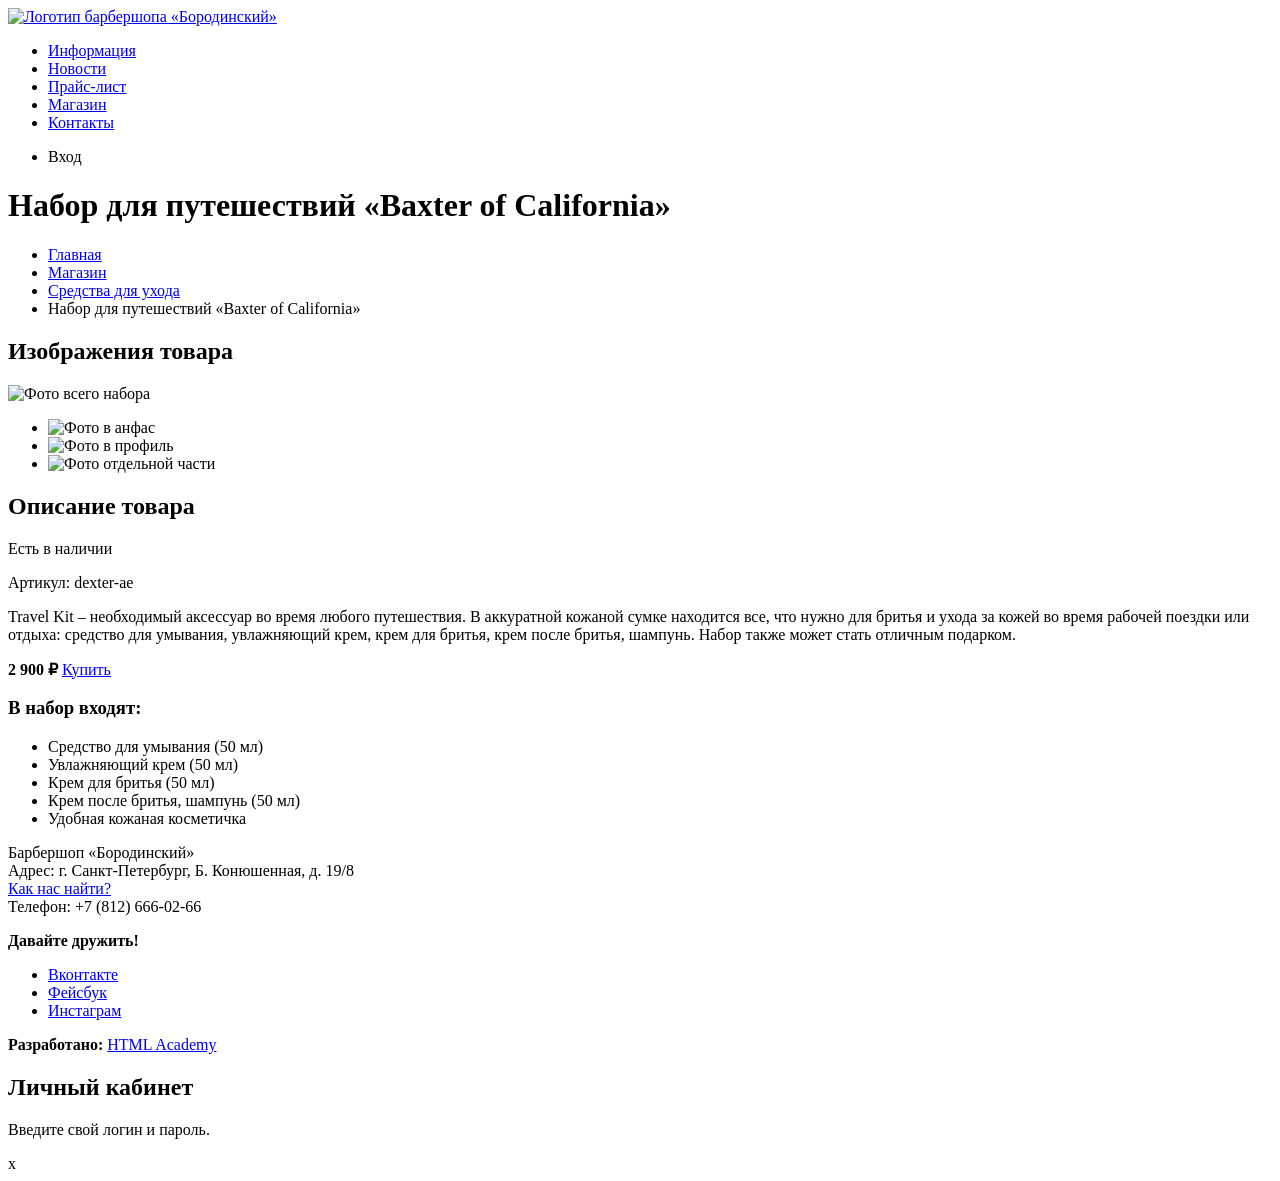
==== catalog-item.html @ 8eb7bcbe "catalog-item Добавила разметку страницы товара" ====
<!DOCTYPE html>
<html lang="ru">
  <head>
    <meta charset="utf-8">
    <title></title>
  </head>
  <body>
    <header class="main-header">
      <nav class="main-navigation">
        <a class="main-header-logo" href="index.html">
          <img src="img/logo.svg" width="111" height="24" alt="Логотип барбершопа «Бородинский»">
        </a>
        <ul class="site-navigation">
          <li><a href="info.html">Информация</a></li>
          <li><a href="news.html">Новости</a></li>
          <li><a href="price.html">Прайс-лист</a></li>
           <li class="site-navigation-current"><a href="catalog.html">Магазин</a></li>
          <li><a href="contacts.html">Контакты</a></li>
        </ul>
        <ul class="user-navigation">
          <li class="login-link">Вход</li>
        </ul>
      </nav>
    </header>
    <main class="container">

      <h1 class="page-title">Набор для путешествий «Baxter of California»</h1>

      <ul class="breadcrumbs">
        <li><a href="index.html">Главная</a></li>
        <li><a href="#">Магазин</a></li>
        <li><a href="#">Средства для ухода</a></li>
        <li class="breadcrumbs-current">Набор для путешествий «Baxter of California»</li>
      </ul>

      <section class="product-photos">
        <h2 class="visually-hidden">Изображения товара</h2>
        <p class="product-photo-full">
          <img src="img/product-big.jpg" width="460" height="498" alt="Фото всего набора">
        </p>
        <ul class="product-photo-preview">
          <li><img src="img/product-small-1.jpg" width="140" height="149" alt="Фото в анфас"></li>
          <li><img src="img/product-small-2.jpg" width="140" height="149" alt="Фото в профиль"></li>
          <li><img src="img/product-small-3.jpg" width="140" height="149" alt="Фото отдельной части"></li>
        </ul>
      </section>

      <section class="product-info">
        <h2 class="visually-hidden">Описание товара</h2>
        <p class="product-availability">Есть в наличии</p>
        <p class="product-article">Артикул: dexter-ae</p>
        <p class="product-text">Travel Kit – необходимый аксессуар во время любого путешествия. В аккуратной кожаной сумке находится все, что нужно для бритья и ухода за кожей во время рабочей поездки или отдыха: средство для умывания, увлажняющий крем, крем для бритья, крем после бритья, шампунь. Набор также может стать отличным подарком.</p>
        <p class="product-price">
          <b>2 900 ₽</b>
          <a class="button" href="#">Купить</a>
        </p>
        <h3>В набор входят:</h3>
        <ul>
          <li>Средство для умывания (50 мл)</li>
          <li>Увлажняющий крем (50 мл)</li>
          <li>Крем для бритья (50 мл)</li>
          <li>Крем после бритья, шампунь (50 мл)</li>
          <li>Удобная кожаная косметичка</li>
        </ul>
      </section>
    </main>
    <footer class="main-footer">
      <p class="footer-contacts">
        Барбершоп «Бородинский»<br>
        Адрес: г. Санкт-Петербург, Б. Конюшенная, д. 19/8<br>
        <a href="map.html">Как нас найти?</a><br>
        Телефон: +7 (812) 666-02-66
      </p>
      <div class="footer-social">
        <b>Давайте дружить!</b>
        <ul>
          <li><a class="social-button" href="#">Вконтакте</a></li>
          <li><a class="social-button" href="#">Фейсбук</a></li>
          <li><a class="social-button" href="#">Инстаграм</a></li>
        </ul>
      </div>
      <p class="footer-copyright">
        <b>Разработано:</b> <a class="button" href="https://htmlacademy.ru">HTML Academy</a>
      </p>
    </footer>

    <section class="modal modal-login">
      <h2>Личный кабинет</h2>
      <p>Введите свой логин и пароль.</p>
      <!-- Здесь будет форма -->
      <span class="modal-close">x</span>
    </section>
  </body>
</html>
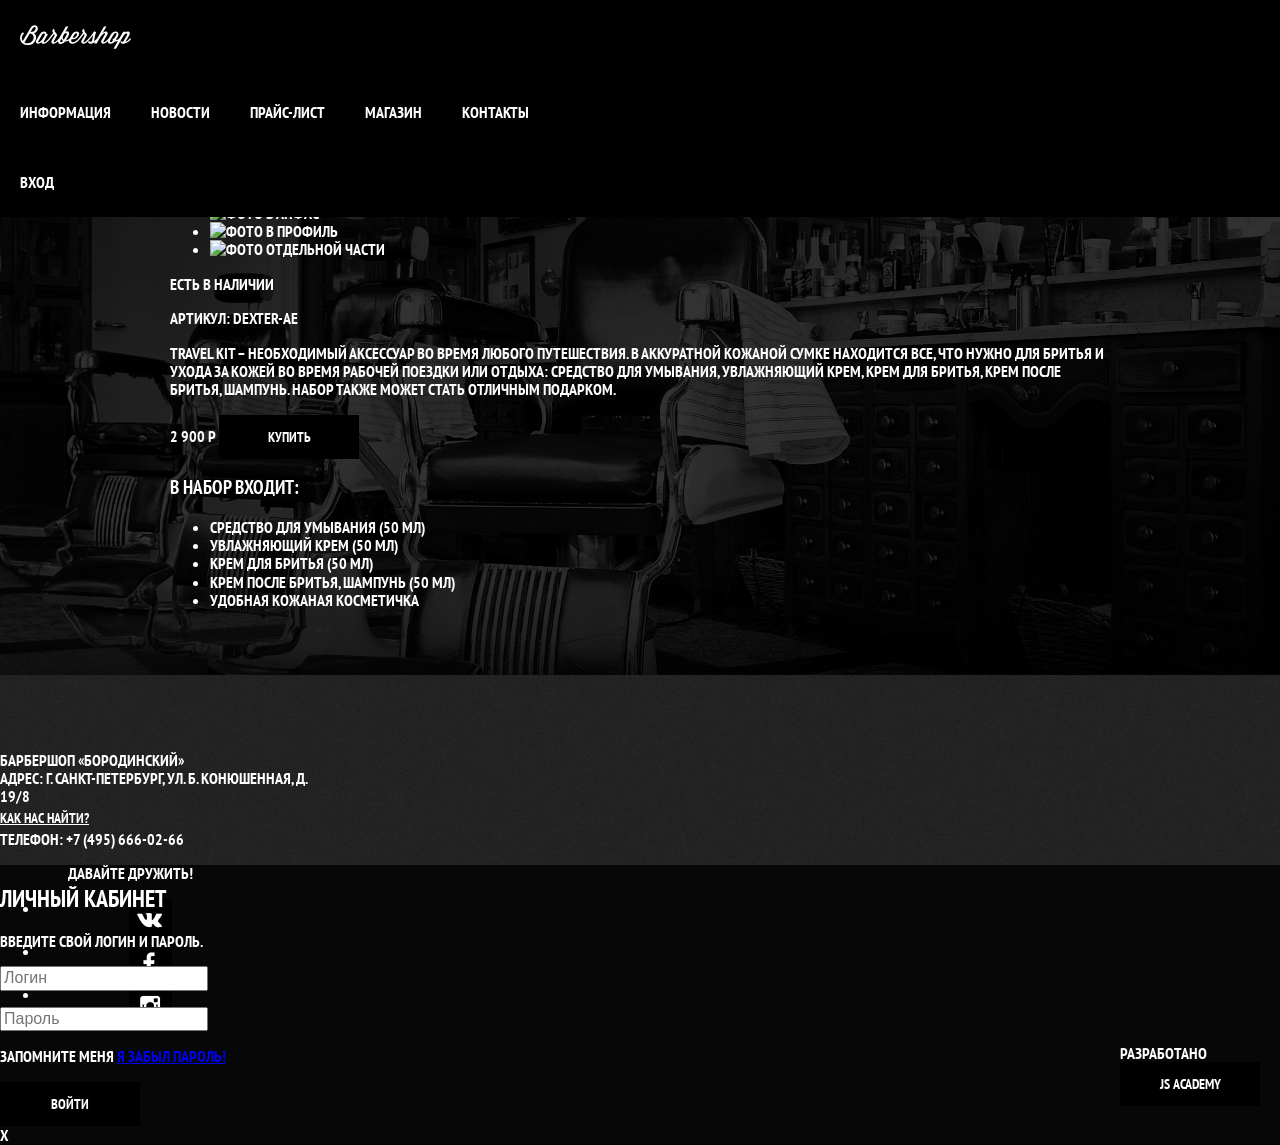
==== commit 214e04f4: "added pictures" ====
--- a/catalog-item.html
+++ b/catalog-item.html
@@ -2,59 +2,66 @@
 <html lang="ru">
   <head>
     <meta charset="utf-8">
-    <title></title>
+    <title>Барбершоп "Бородинський" прайс</title>
+    <meta name="viewport" content="width=device-width, initial-scale=1">
+    <link href="https://fonts.googleapis.com/css?family=PT+Sans+Narrow:400,700&amp;subset=cyrillic" rel="stylesheet">
+    <link rel="stylesheet" href="../css/normalize.css">
+    <link rel="stylesheet" href="../css/style.css">
   </head>
   <body>
     <header class="main-header">
-      <nav class="main-navigation">
-        <a class="main-header-logo" href="index.html">
-          <img src="img/logo.svg" width="111" height="24" alt="Логотип барбершопа «Бородинский»">
+      <nav class="main-navigation ">
+        <a class="main-header-logo" href="../index.html">
+          <img src="../img/logo.svg" width="111" height="24" alt="Логотип Барбершопа">
         </a>
         <ul class="site-navigation">
-          <li><a href="info.html">Информация</a></li>
-          <li><a href="news.html">Новости</a></li>
-          <li><a href="price.html">Прайс-лист</a></li>
-           <li class="site-navigation-current"><a href="catalog.html">Магазин</a></li>
-          <li><a href="contacts.html">Контакты</a></li>
+          <li><a href="pages/info.html">Информация</a></li>
+          <li><a href="pages/news.html">Новости</a></li>
+          <li><a href="pages/price.html">Прайс-лист</a></li>
+          <li class="site-navigation-current"><a>Магазин</a></li>
+          <li><a href="pages/contacts.html">Контакты</a></li>
         </ul>
         <ul class="user-navigation">
-          <li class="login-link">Вход</li>
+          <li><a href="#" class="login-link">Вход</a></li>
         </ul>
       </nav>
     </header>
+
     <main class="container">
-
       <h1 class="page-title">Набор для путешествий «Baxter of California»</h1>
-
       <ul class="breadcrumbs">
-        <li><a href="index.html">Главная</a></li>
+        <li><a href="../index.html">Главная</a></li>
         <li><a href="#">Магазин</a></li>
-        <li><a href="#">Средства для ухода</a></li>
-        <li class="breadcrumbs-current">Набор для путешествий «Baxter of California»</li>
+        <li><a href="catalog.html">Средства для уходв</a></li>
+        <li class="braadcrumbs-current">Набор для путешествий «Baxter of California»</li>
       </ul>
 
       <section class="product-photos">
-        <h2 class="visually-hidden">Изображения товара</h2>
+        <h2 class="vis-hidden">Изображения товара</h2>
         <p class="product-photo-full">
-          <img src="img/product-big.jpg" width="460" height="498" alt="Фото всего набора">
+          <img src="#" width="460" height="498" alt="Фото всего набора">
         </p>
         <ul class="product-photo-preview">
-          <li><img src="img/product-small-1.jpg" width="140" height="149" alt="Фото в анфас"></li>
-          <li><img src="img/product-small-2.jpg" width="140" height="149" alt="Фото в профиль"></li>
-          <li><img src="img/product-small-3.jpg" width="140" height="149" alt="Фото отдельной части"></li>
+          <li><img src="#" width="140" height="149" alt="Фото в анфас"></li>
+          <li><img src="#" width="140" height="149" alt="Фото в профиль"></li>
+          <li><img src="#" width="140" height="149" alt="Фото отдельной части"></li>
         </ul>
       </section>
-
       <section class="product-info">
-        <h2 class="visually-hidden">Описание товара</h2>
+        <h2 class="vis-hidden">Описание товара</h2>
         <p class="product-availability">Есть в наличии</p>
-        <p class="product-article">Артикул: dexter-ae</p>
-        <p class="product-text">Travel Kit – необходимый аксессуар во время любого путешествия. В аккуратной кожаной сумке находится все, что нужно для бритья и ухода за кожей во время рабочей поездки или отдыха: средство для умывания, увлажняющий крем, крем для бритья, крем после бритья, шампунь. Набор также может стать отличным подарком.</p>
+        <p class="product-article">Артикул: DEXTER-AE</p>
+        <p class="product-text">Travel Kit – необходимый аксессуар во время любого 
+          путешествия. В аккуратной кожаной сумке находится все, что 
+          нужно для бритья и ухода за кожей во время рабочей поездки 
+          или отдыха: средство для умывания, увлажняющий крем, 
+          крем для бритья, крем после бритья, шампунь. Набор также может 
+          стать отличным подарком.</p>
         <p class="product-price">
-          <b>2 900 ₽</b>
-          <a class="button" href="#">Купить</a>
+          <b>2 900 Р</b>
+          <a href="#" class="btn">Купить</a>
         </p>
-        <h3>В набор входят:</h3>
+        <h3>В набор входит:</h3>
         <ul>
           <li>Средство для умывания (50 мл)</li>
           <li>Увлажняющий крем (50 мл)</li>
@@ -64,31 +71,49 @@
         </ul>
       </section>
     </main>
+
     <footer class="main-footer">
-      <p class="footer-contacts">
-        Барбершоп «Бородинский»<br>
-        Адрес: г. Санкт-Петербург, Б. Конюшенная, д. 19/8<br>
-        <a href="map.html">Как нас найти?</a><br>
-        Телефон: +7 (812) 666-02-66
-      </p>
-      <div class="footer-social">
-        <b>Давайте дружить!</b>
-        <ul>
-          <li><a class="social-button" href="#">Вконтакте</a></li>
-          <li><a class="social-button" href="#">Фейсбук</a></li>
-          <li><a class="social-button" href="#">Инстаграм</a></li>
-        </ul>
-      </div>
-      <p class="footer-copyright">
-        <b>Разработано:</b> <a class="button" href="https://htmlacademy.ru">HTML Academy</a>
-      </p>
+        <p class="footer-contacts">
+          Барбершоп «Бородинский»<br>
+          Адрес: г. Санкт-Петербург, ул. Б. Конюшенная, д. 19/8<br>
+          <a href="#">Как нас найти?</a><br>
+          Телефон: +7 (495) 666-02-66
+        </p>
+
+        <div class="footer-social">
+          <b>Давайте дружить!</b>
+          <ul>
+            <li><a class="social-btn social-btn-vk" href="#">Вконтакте</a></li>
+            <li><a class="social-btn social-btn-fb" href="#">Фейсбук</a></li>
+            <li><a class="social-btn social-btn-inst" href="#">Инстаграм</a></li>
+          </ul> 
+        </div>
+
+        <p class="footer-copiright">
+          <b>Разработано</b>
+          <a class="btn" href="#">JS Academy</a>
+        </p>
     </footer>
 
     <section class="modal modal-login">
       <h2>Личный кабинет</h2>
-      <p>Введите свой логин и пароль.</p>
-      <!-- Здесь будет форма -->
-      <span class="modal-close">x</span>
+      <p>Введите свой логин и пароль.</p>
+      <form class="login-form" action="#" method="post">
+        <p>
+          <input class="login-icon-user" type="text" name="login" placeholder="Логин">
+        </p>
+        <p>
+          <input class="login-icon-password" type="password" name="password" placeholder="Пароль">
+        </p>
+        <p class="login-password-info">
+          <input class="vis-hidden" type="checkbox" name="remember">
+          Запомните меня
+           <a class="restore" href="#">Я забыл пароль!</a>
+        </p>
+        <button class="btn" type="submit">Войти</button>
+      </form>
+      <span class="modal-close">X</span>
     </section>
+
   </body>
-</html>
+</html>
--- a/css/style.css
+++ b/css/style.css
@@ -0,0 +1,655 @@
+*, *::before, *::after {
+	box-sizing: inherit;
+}
+html {
+	-webkit-box-sizing: border-box;
+	-moz-box-sizing: border-box;
+	box-sizing: border-box;
+}
+.content-box-component {
+	-webkit-box-sizing: content-box;
+	-moz-box-sizing: content-box;
+	box-sizing: content-box;
+}
+.clearfix::after {
+	content: "";
+	display: table;
+	clear: both;
+}
+.container {
+	max-width: 960px;
+	padding: 0 10px;
+	margin: 0 auto;
+}
+body {
+	font-family: 'PT Sans Narrow', sans-serif;
+	font-weight: 700;
+	color: #fff;
+	text-transform: uppercase;
+	background: #000 url(../img/body-bg.jpg) no-repeat center top;
+	background-size: cover;
+}
+.vis-hidden {
+	display: none;
+}
+
+/*//////////// 		 Header nav -->			   /////////////*/
+
+
+
+.main-header {
+	position: fixed;
+	top: 0;
+	right: 0;
+	left: 0;
+	z-index: 99;
+	/*display: none;*/
+	color: #fff;
+	background-color: #000;
+}
+.main-header-layout {
+	display: flex;
+	justify-content: space-between;
+}
+.main-navigation {
+	max-width: 780px;
+}
+.main-navigation a {
+	display: block;
+	padding: 25px 20px;
+	color: #fff;
+	text-decoration: none;
+}
+.main-navigation a:hover {
+	background-color: #242424;
+}
+.main-navigation ul {
+	display: flex;
+	flex-wrap: wrap;
+	padding: 0;
+	margin: 0;
+	list-style: none;
+	font-size: 0;
+}
+.main-navigation li {
+	line-height: 20px;
+	font-size: 16px;
+}
+.user-block {
+	max-width: 140px;
+}
+.login {
+	position: relative;
+	display: block;
+	padding: 25px 20px;
+	padding-left: 50px;
+	font-size: 16px;
+	line-height: 20px;
+	color: #fff;
+	text-decoration: none;
+}
+.login:hover {
+	background-color: #242424;
+}
+.login::before {
+	content: "";
+	position: absolute;
+	top: 26px;
+	left: 25px;
+	width: 18px;
+	height: 18px;
+	background: url("../img/sprite/spritesheet.png") -10px -208px no-repeat;
+	opacity: 0.3;
+}
+.login:hover::before {
+	opacity: 1;
+}
+
+/*////////          .main -->      ///////////*/
+/*/////////           .logo -->                    ///////////*/
+.main-container {
+	margin-top: 160px;
+}
+.index-logo {
+	width: 368px;
+	height: 204px;
+	margin: 0 auto;
+	margin-bottom: 25px;
+}
+.index-logo img {
+	width: 368px;
+	height: 204px;
+}
+/*     /////     .features -->     /////     */
+.features {
+	display: flex;
+	justify-content: space-between;
+	margin-bottom: 80px;
+}
+.features-item {
+	width: 300px;
+	text-align: center;
+}
+.features-name {
+	position: relative;
+	display: block;
+	padding-bottom: 30px;
+	margin-bottom: 35px;
+	font-size: 30px;
+	line-height: 42px;
+}
+.features-name::after {
+	content: "";
+	position: absolute;
+	bottom: 0;
+	left: 50%;
+	display: block;
+	width: 20px;
+	height: 20px;
+	margin-left: -10px;
+	transform: rotate(-45deg);
+	background-color: #fff;
+}
+.features-item p {
+	margin-left: 10px;
+	margin-right: 10px;
+	margin-bottom: 0;
+	font-size: 14px;
+	line-height: 24px;
+}
+
+/*     /////     .btn     /////     */
+.btn {
+	display: inline-block;
+	padding: 10px;
+	width: 140px;
+	border: none;
+	border-radius: 0;
+	text-align: center;
+	background-color: #000;
+	color: #fff;
+	font-family: 'PT Sans Narrow', sans-serif;
+	font-weight: 700;
+	font-size: 14px;
+	line-height: 24px;
+	text-transform: uppercase;
+	text-decoration: none;
+}
+.btn:hover {
+	background-color: #663d15;
+}
+
+/*     /////      .index-content -->    /////      */
+.index-content {
+	display: flex;
+	justify-content: space-between;
+	margin-bottom: 35px;
+	padding: 50px 80px;
+	color: #000;
+	background: url("../img/shadw.png") no-repeat center,
+	#f8f5f2 url(../img/bg-phone.jpg);
+}
+.index-content-left {
+	width: 380px;
+}
+.index-content-right {
+	width: 300px;
+}
+.index-content-title {
+	margin: 0;
+	margin-bottom: 25px;
+	font-size: 30px;
+	line-height: 42px;
+	text-transform: uppercase;
+	}
+.index-content p {
+	margin: 0;
+	margin-bottom: 30px;
+	padding-right: 10px;
+	font-size: 14px;
+	line-height: 24px;
+}
+.news-previw {
+	margin: 0;
+	padding: 0;
+	list-style: none;
+}
+.news-previw p {
+	margin-bottom: 0;
+}
+.news-previw time{
+	font-size: 14px;
+	line-height: 24px;
+	text-transform: none;
+}
+.news-previw li {
+	margin-bottom: 30px;
+}
+.gallery {
+	position: relative;
+	height: 271px;
+	width: inherit;
+}
+.gallery-content {
+	margin: 0;
+	width: 286px;
+	height: 164px;
+}
+.gallery-content img {
+	border: 7px solid #fff;
+}
+.gallery .btn {
+	position: absolute;
+	bottom: 0;
+	width: 140px;
+}
+.gallery-prew {
+	left: 0;
+}
+.gallery-next {
+	right: 0;
+}
+.wrap-flex-btn .btn {
+	margin-right: 20px;
+}
+.appointment-form {
+	display: flex;
+	justify-content: space-between;
+	flex-wrap: wrap;
+}
+.appointment-form input{
+	width: 140px;
+	height: 43px;
+	margin-bottom: 20px;
+	padding: 15px;
+	border: 2px solid #000;
+	background-color: #fff;
+	color: #000;
+	font-family: 'PT Sans Narrow', sans-serif;
+	font-weight: 700;
+	font-size: 14px;
+	line-height: 24px;
+	text-transform: uppercase;
+	outline: none;				
+}
+.appointment-form input:hover {
+	border-color: #663d15;
+}
+.appointment-form .btn {
+	width: 100%;
+}
+
+/*     /////      .footer -->       //////        */
+.main-footer {
+	height: 190px;
+	margin-top: 65px;
+	padding-top: 60px;
+	padding-bottom: 40px;
+	background: #222222 url(../img/footer-bg.png) 0 0 no-repeat;
+}
+.main-footer-layout {
+	display: flex;
+}
+.footer-contacts {
+	width: 320px;
+	margin-right: 60px;
+}
+.footer-contacts p {
+	margin: 0;
+	font-size: 14px;
+	line-height: 24px;
+}
+.footer-contacts a {
+	color: #fff;
+	font-size: 14px;
+	line-height: 24px;
+}
+.footer-contacts a:hover {
+	text-decoration: none;
+	color: #6f6d6d;
+}
+
+.footer-social {
+	width: 260px;
+	margin-right: auto;
+	text-align: center;
+}
+.footer-social p {
+	margin: 0;
+	margin-bottom: 15px;
+	font-size: 14px;
+	line-height: 24px;
+}
+.social-btn {
+	display: inline-block;
+	width: 43px;
+	height: 43px;
+	font-size: 0;
+	vertical-align: top;
+	background: #000 url("../img/sprite/spritesheet.png");
+
+	transition: background-position 0.5s,
+	background-color 0.5s;
+}
+.social-btn:hover {
+	background-color: #fff;
+}
+.social-btn-vk{
+ 	background-position: -2px -231px;
+}
+.social-btn-vk:hover {
+  background-position: -2px -266px;
+}
+.social-btn-fb {
+	background-position: 4px -32px;
+}
+.social-btn-fb:hover {
+	background-position: 4px -74px;
+}
+.social-btn-inst {
+	background-position: 1px -116px;
+}
+.social-btn-inst:hover {
+	background-position: 1px -157px;
+}
+
+.footer-copiright {
+	max-width: 160px;
+	margin-left: auto;
+}
+.footer-copiright p {
+	margin: 0;
+	margin-bottom: 15px;
+	text-align: center;
+	font-size: 14px;
+	line-height: 24px;
+}
+.footer-copiright a:hover {
+	background-color: #fff;
+	color: #000;
+}
+
+/*     /////     PRICE-LIST     /////     */
+.main-navigation .logo-img {
+	max-height: 70px;
+}
+
+.main-price {
+	background-color: #f8f5f2;
+	color: #000;
+	padding-top: 125px;
+	padding-bottom: 80px;
+	margin-bottom: -70px;
+}
+.main-price h1 {
+	margin: 0;
+	margin-bottom: 20px;
+	font-size: 30px;
+	line-height: 42px;
+	text-transform: uppercase;
+}
+
+.main-price-menu {
+	display: flex;
+	padding: 0;
+	margin-bottom: 75px;
+	list-style: none; 
+}
+.main-price-menu li {
+	position: relative;
+	margin: 0;
+}
+.main-price-menu a {
+	display: block;
+	padding: 0 15px;
+	font-size: 14px;
+	line-height: 24px;
+	color: inherit;
+	text-decoration: none;
+}
+.main-menu li:first-child a{
+	padding-left: 0;
+}
+.main-price-menu li:nth-child(n+2) a::before,
+.features-price li::before {
+	content: "";
+	position: absolute;
+	top: 50%;
+	left: -3px;
+	transform:  translateY(-50%) rotate(45deg);
+	width: 7px;
+	height: 7px;
+	background-color: #000;
+}
+.price-line {
+	position: relative;
+	margin-bottom: 25px;
+	border: 1px solid #000;
+}
+.main-price-title {
+	position: absolute;
+	top: 0;
+	left: 0;
+	right: 0;
+	transform: translateY(-50%);
+	display: inline-block;
+	margin: 0 17%;
+	padding: 0 25px;
+	background: #f8f5f2 url() 0 0 no-repeat;
+	text-align: center;
+	font-size: 48px;
+	line-height: 48px;
+}
+.section-price-top {
+		display: flex;
+}
+.section-price {
+	justify-content: space-between;
+	}
+.section-price h3 {
+	display: flex;
+	font-size: 24px;
+	line-height: 30px;
+	padding-right: 220px;
+	margin-top: 60px;
+	margin-bottom: 30px;
+}
+.section-price p {
+	display: flex;
+	flex-direction: column;
+	padding-right: 75px;
+	width: 460px;
+	font-size: 14px;
+	line-height: 24px;
+}
+
+.features-price {
+	margin: 0;
+	padding: 0;
+	list-style: none;
+	font-size: 14px;
+	line-height: 24px;
+}
+.features-price li{
+	position: relative;
+	margin-top: 13px;
+	padding-left: 15px;
+}
+.features-price li:first-child {
+	margin-top: 0;
+}
+.price-box {
+	display: flex;
+	flex-direction: column;
+	width: 460px;
+}
+
+
+.price {
+	width: 100%;
+	border-collapse: collapse;
+	font-size: 14px;
+	line-height: 24px;
+}
+.price td {
+		padding: 10px;
+    border: 1px solid black;
+}
+.price td:last-child {
+	text-align: center;
+}
+
+.shop-filter {
+	width: 220px;
+	padding-right: 30px;
+}
+
+/*     /////     Shop     /////     */
+/*     /////     .Aside     /////     */
+.inner-content {
+	display: flex;
+}
+.shop-filters {
+	width: 220px;
+	margin-right: 10px;
+}
+.shop-filters fieldset {
+	margin: 0;
+	padding: 0;
+	border: none;
+}
+.shop-filters fieldset:first-child {
+	margin-bottom: 25px;
+}
+
+.shop-filters legend {
+	margin-bottom: 25px;
+	font-size: 24px;
+	line-height: 30px;
+}
+.shop-filters input[type=checkbox],
+.shop-filters input[type=radio] {
+	display: none;
+}
+.square-chackbox {
+	position: absolute;
+	height: 20px;
+	width: 20px;
+	border: 2px solid #000;
+}
+
+input[type=checkbox]:checked+.square-chackbox::before {
+	content: "";
+	position: absolute;
+	left: 7px;
+	width: 2px;
+	height: 17px;
+	background-color: #000;
+	transform: rotate(45deg);
+}
+input[type=checkbox]:checked+.square-chackbox::after {
+	content: "";
+	position: absolute;
+	left: 7px;
+	width: 2px;
+	height: 17px;
+	background-color: #000;
+	transform: rotate(-45deg);
+}
+
+.shop-filters label {
+	position: relative;
+	display: block;
+	/*width: 167px;*/
+	margin-bottom: 20px;
+	padding-left: 40px;
+	padding-right: 10px;
+	font-size: 14px;
+	line-height: 18px;
+	cursor: pointer;
+}
+
+input[type=radio]+label::before {
+	content: "";
+	position: absolute;
+	top: 0;
+	left: 0;
+	width: 20px;
+	height: 20px;
+	padding: 4px;
+	border: 2px solid #000;
+	border-radius: 50%;
+}
+input[type=radio]:checked+label::after {
+	content: "";
+	position: absolute;
+	top: 6px;
+	left: 6px;
+	width: 8px;
+	height: 8px;
+	background-color: #000;
+	border-radius: 50%;
+}
+
+/*     /////     .Items     /////     */
+.shop-items {
+	display: flex;
+	justify-content: space-around;
+	flex-wrap: wrap;
+	width: 700px;
+	font-size: 0;
+}
+.shop-item {
+	width: 220px;
+	background-color: #fff;
+	margin-bottom: 20px;
+	box-shadow: 0 0 15px rgba(0,1,1,.2)
+}
+.shop-item a {
+	text-decoration: none;
+	color: #000;
+}
+.shop-item img {
+	width: 220px;
+	height: 165px;
+}
+.shop-item h2 {
+	margin: 15px;
+	font-size: 14px;
+	line-height: 18px;
+}
+.shop-item-worth {
+	display: inline-block;
+	width: 109px;
+	margin-left: 15px;
+	margin-bottom: 15px;
+	padding: 15px;
+	background-color: #e5e5e5;
+	font-size: 14px;
+	line-height: 18px;
+}
+
+.shop-item .btn-buy {
+	width: 78px;
+	padding: 15px;
+	color: #fff;
+	line-height: 18px;
+}
+
+.shop-pages {
+	display: block;
+	width: 100%;
+}
+.shop-pages ul {
+	display: flex;
+	padding: 0;
+	margin: 0;
+}
+.shop-pages li {
+	margin-right: 5px;
+}
+.shop-pages .btn-page {
+	width: 43px;
+	height: 43px;
+}
+
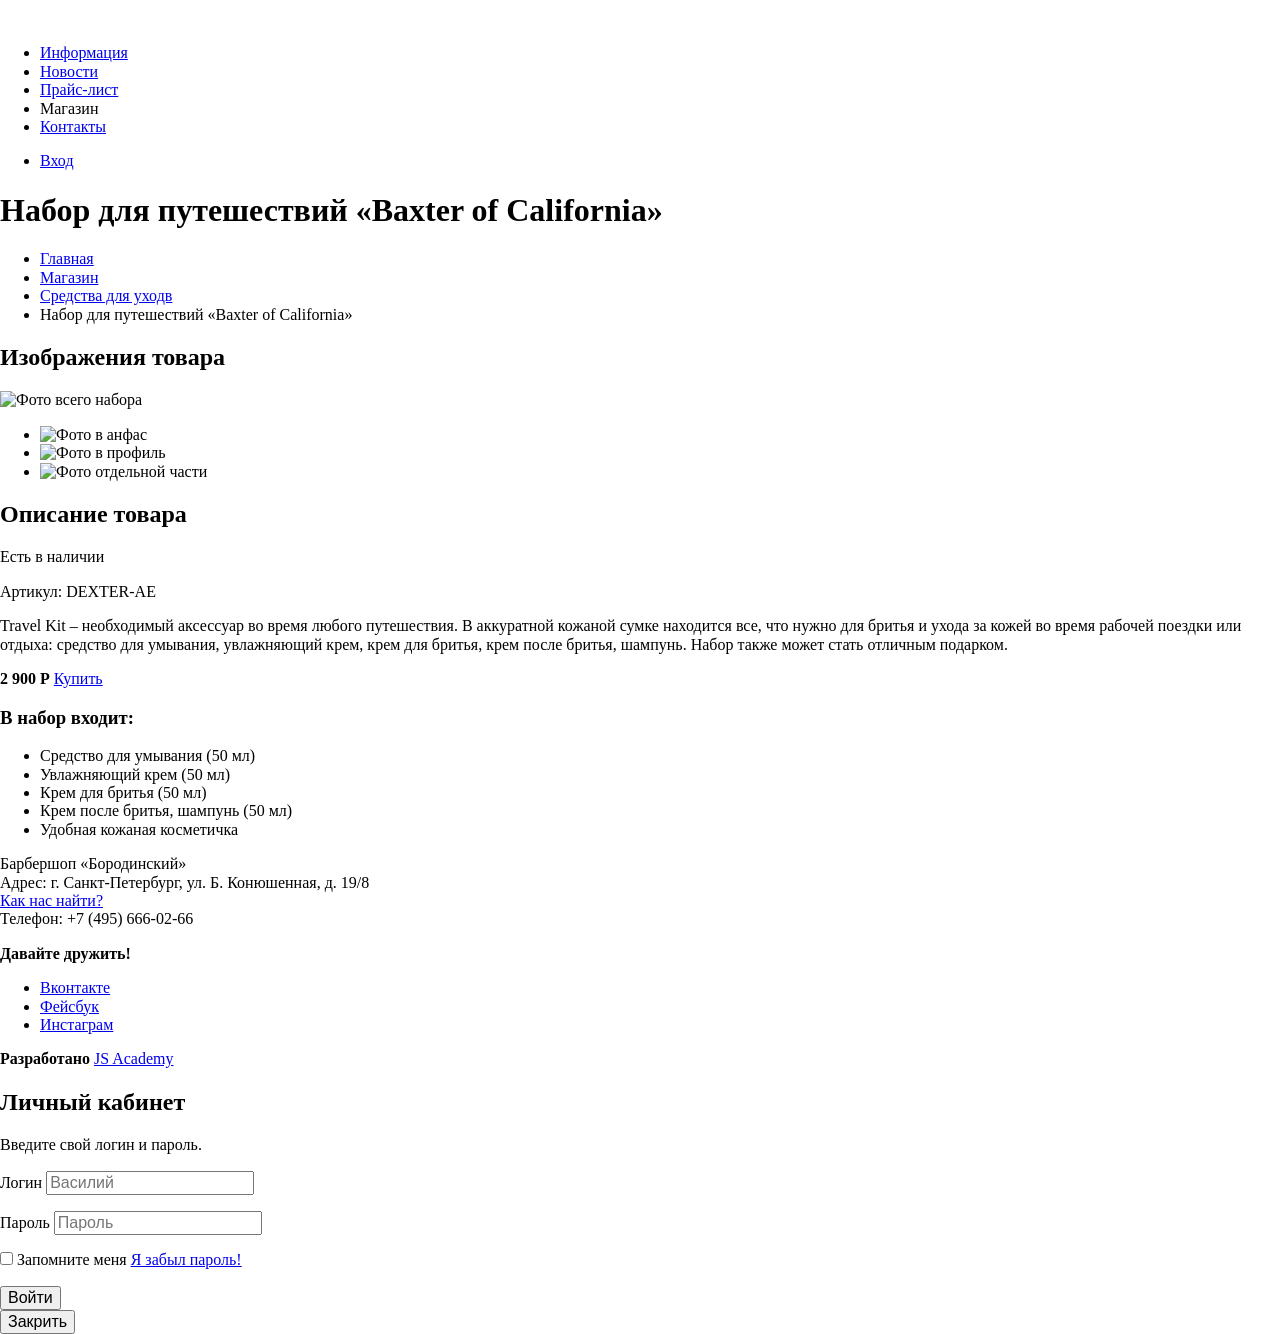
==== commit 3e56f6a9: "change a11y Change Accessebility" ====
--- a/catalog-item.html
+++ b/catalog-item.html
@@ -6,7 +6,7 @@
     <meta name="viewport" content="width=device-width, initial-scale=1">
     <link href="https://fonts.googleapis.com/css?family=PT+Sans+Narrow:400,700&amp;subset=cyrillic" rel="stylesheet">
     <link rel="stylesheet" href="../css/normalize.css">
-    <link rel="stylesheet" href="../css/style.css">
+    <!-- <link rel="stylesheet" href="../css/style.css"> -->
   </head>
   <body>
     <header class="main-header">
@@ -100,19 +100,23 @@
       <p>Введите свой логин и пароль.</p>
       <form class="login-form" action="#" method="post">
         <p>
-          <input class="login-icon-user" type="text" name="login" placeholder="Логин">
+          <label class="visually-hidden" for="user-login">Логин</label>
+          <input class="login-icon-user" id="user-login" type="text" name="login" placeholder="Василий">
         </p>
         <p>
-          <input class="login-icon-password" type="password" name="password" placeholder="Пароль">
+          <label class="visually-hidden" for="user-password">Пароль</label>
+          <input class="login-icon-password" id="user-password" type="password" name="password" placeholder="Пароль">
         </p>
         <p class="login-password-info">
-          <input class="vis-hidden" type="checkbox" name="remember">
-          Запомните меня
+          <label class="login-checkbox">
+            <input class="visually-hidden" type="checkbox" name="remember">
+            Запомните меня
+          </label>
            <a class="restore" href="#">Я забыл пароль!</a>
         </p>
         <button class="btn" type="submit">Войти</button>
       </form>
-      <span class="modal-close">X</span>
+      <button class="modal-close" type="button">Закрить</button>
     </section>
 
   </body>
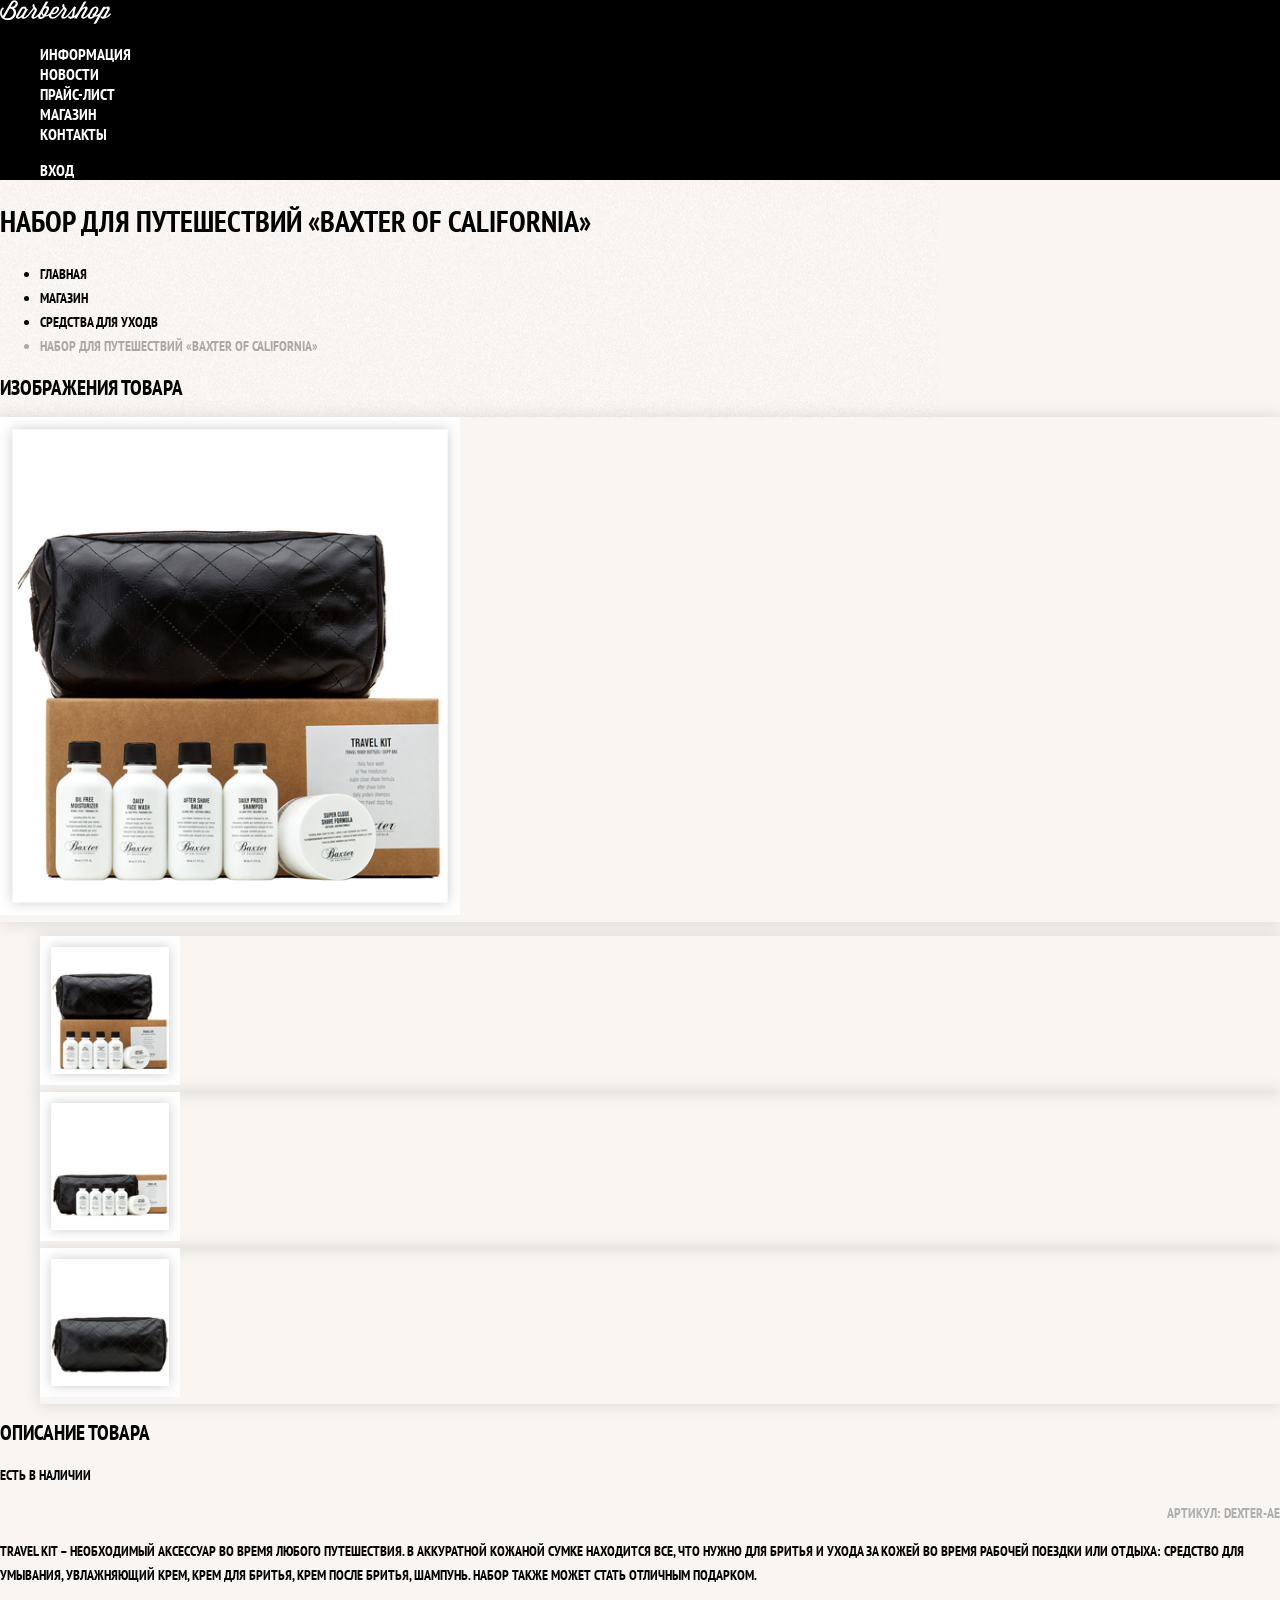
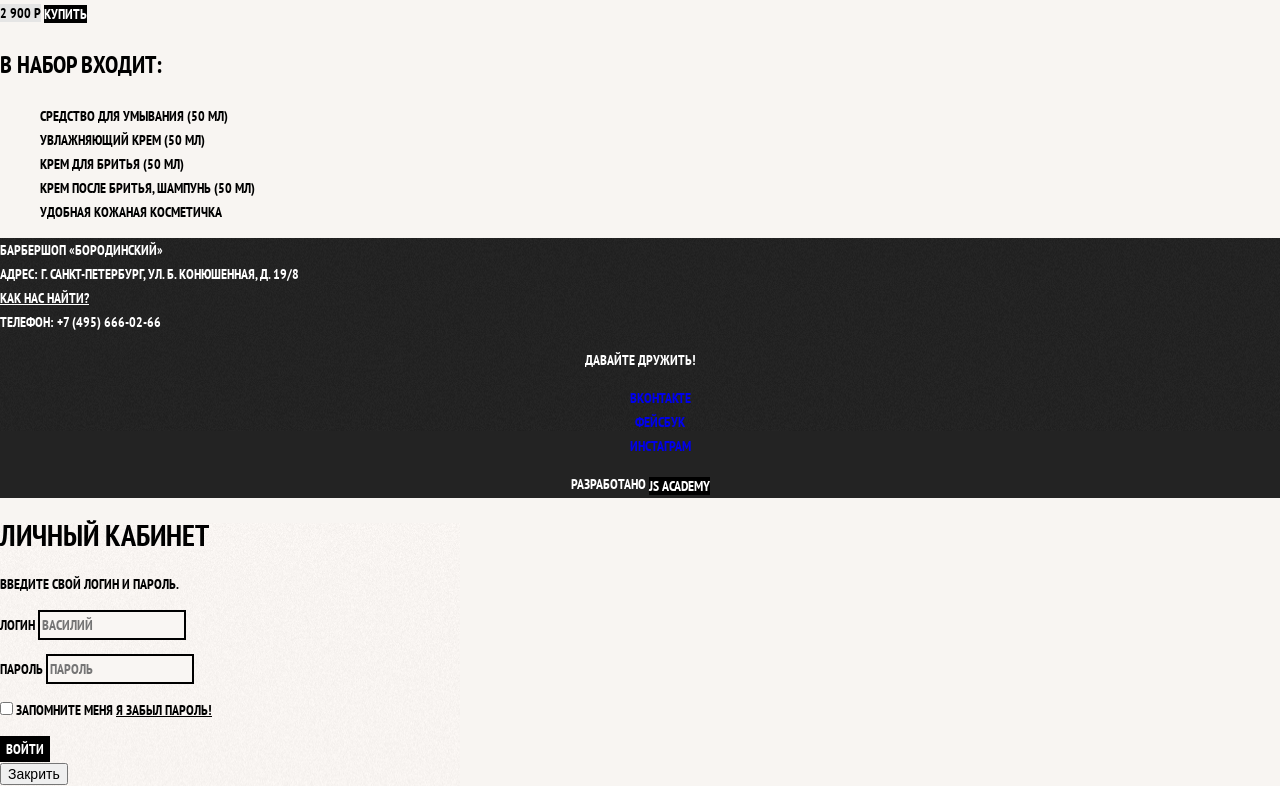
==== commit ca4e5400: "added first makeup" ====
--- a/catalog-item.html
+++ b/catalog-item.html
@@ -6,9 +6,9 @@
     <meta name="viewport" content="width=device-width, initial-scale=1">
     <link href="https://fonts.googleapis.com/css?family=PT+Sans+Narrow:400,700&amp;subset=cyrillic" rel="stylesheet">
     <link rel="stylesheet" href="../css/normalize.css">
-    <!-- <link rel="stylesheet" href="../css/style.css"> -->
+    <link rel="stylesheet" href="../css/style.css">
   </head>
-  <body>
+  <body class="inner-page">
     <header class="main-header">
       <nav class="main-navigation ">
         <a class="main-header-logo" href="../index.html">
@@ -39,12 +39,12 @@
       <section class="product-photos">
         <h2 class="vis-hidden">Изображения товара</h2>
         <p class="product-photo-full">
-          <img src="#" width="460" height="498" alt="Фото всего набора">
+          <img src="img/article/item1/Layer 47 copy.jpg" width="460" height="498" alt="Фото всего набора">
         </p>
         <ul class="product-photo-preview">
-          <li><img src="#" width="140" height="149" alt="Фото в анфас"></li>
-          <li><img src="#" width="140" height="149" alt="Фото в профиль"></li>
-          <li><img src="#" width="140" height="149" alt="Фото отдельной части"></li>
+          <li><img src="img/article/item1/Layer 47.jpg" width="140" height="149" alt="Фото в анфас"></li>
+          <li><img src="img/article/item1/Layer 45.jpg" width="140" height="149" alt="Фото в профиль"></li>
+          <li><img src="img/article/item1/Layer 46.jpg" width="140" height="149" alt="Фото отдельной части"></li>
         </ul>
       </section>
       <section class="product-info">
--- a/css/style.css
+++ b/css/style.css
@@ -1,655 +1,308 @@
-*, *::before, *::after {
-	box-sizing: inherit;
-}
-html {
-	-webkit-box-sizing: border-box;
-	-moz-box-sizing: border-box;
-	box-sizing: border-box;
-}
-.content-box-component {
-	-webkit-box-sizing: content-box;
-	-moz-box-sizing: content-box;
-	box-sizing: content-box;
-}
-.clearfix::after {
-	content: "";
-	display: table;
-	clear: both;
-}
-.container {
-	max-width: 960px;
-	padding: 0 10px;
-	margin: 0 auto;
-}
 body {
-	font-family: 'PT Sans Narrow', sans-serif;
+	margin: 0;
+	padding: 0;
+
+	font-family: "PT Sans Narrow", Arial, sans-serif;
+	font-size: 14px;
+	line-height: 24px;
 	font-weight: 700;
 	color: #fff;
 	text-transform: uppercase;
-	background: #000 url(../img/body-bg.jpg) no-repeat center top;
-	background-size: cover;
-}
-.vis-hidden {
-	display: none;
-}
-
-/*//////////// 		 Header nav -->			   /////////////*/
-
-
-
-.main-header {
-	position: fixed;
-	top: 0;
-	right: 0;
-	left: 0;
-	z-index: 99;
-	/*display: none;*/
-	color: #fff;
+
 	background-color: #000;
-}
-.main-header-layout {
-	display: flex;
-	justify-content: space-between;
-}
+	background-image: url("../img/body-bg.jpg");
+	background-position: top center;
+	background-repeat: no-repeat;
+}
+.inner-page {
+	color: #000;
+
+	background-color: #f8f5f2;
+	background-image: url("../img/pattern-light.jpg");
+	background-position: 0 0;
+	background-repeat: no-repeat;
+}
+a {
+	text-decoration: none;
+}
+.btn {
+	font: inherit;
+
+	text-align: center;
+	color: #fff;
+	vertical-align: middle;
+	text-transform: uppercase;
+
+	background-color: #000;
+	border: none;
+}
+.btn:hover,
+.btn:focus,
+.btn:active {
+	background-color: #663d15;
+}
+/*     /////     Basic style     /////     */
 .main-navigation {
-	max-width: 780px;
-}
-.main-navigation a {
-	display: block;
-	padding: 25px 20px;
-	color: #fff;
-	text-decoration: none;
-}
-.main-navigation a:hover {
-	background-color: #242424;
-}
-.main-navigation ul {
-	display: flex;
-	flex-wrap: wrap;
-	padding: 0;
-	margin: 0;
-	list-style: none;
-	font-size: 0;
-}
-.main-navigation li {
-	line-height: 20px;
-	font-size: 16px;
-}
-.user-block {
-	max-width: 140px;
-}
-.login {
-	position: relative;
-	display: block;
-	padding: 25px 20px;
-	padding-left: 50px;
 	font-size: 16px;
 	line-height: 20px;
 	color: #fff;
-	text-decoration: none;
-}
-.login:hover {
+	background-color: #000;
+}
+.site-navigation,
+.user-navigation {
+	list-style: none;
+}
+.site-navigation a,
+.user-navigation a {
+	color: #fff;
+}
+.site-navigation a:hover,
+.site-navigation a:focus,
+.user-navigation a:hover,
+.user-navigation a:focus {
 	background-color: #242424;
 }
-.login::before {
-	content: "";
-	position: absolute;
-	top: 26px;
-	left: 25px;
-	width: 18px;
-	height: 18px;
-	background: url("../img/sprite/spritesheet.png") -10px -208px no-repeat;
-	opacity: 0.3;
-}
-.login:hover::before {
-	opacity: 1;
-}
-
-/*////////          .main -->      ///////////*/
-/*/////////           .logo -->                    ///////////*/
-.main-container {
-	margin-top: 160px;
-}
-.index-logo {
-	width: 368px;
-	height: 204px;
-	margin: 0 auto;
-	margin-bottom: 25px;
-}
-.index-logo img {
-	width: 368px;
-	height: 204px;
-}
-/*     /////     .features -->     /////     */
-.features {
-	display: flex;
-	justify-content: space-between;
-	margin-bottom: 80px;
+.features-list {
+	list-style: none;
 }
 .features-item {
-	width: 300px;
-	text-align: center;
-}
-.features-name {
-	position: relative;
-	display: block;
-	padding-bottom: 30px;
-	margin-bottom: 35px;
+	text-align: center;
+}
+.features-item h3 {
 	font-size: 30px;
 	line-height: 42px;
 }
-.features-name::after {
-	content: "";
-	position: absolute;
-	bottom: 0;
-	left: 50%;
-	display: block;
-	width: 20px;
-	height: 20px;
-	margin-left: -10px;
-	transform: rotate(-45deg);
-	background-color: #fff;
-}
-.features-item p {
-	margin-left: 10px;
-	margin-right: 10px;
-	margin-bottom: 0;
-	font-size: 14px;
-	line-height: 24px;
-}
-
-/*     /////     .btn     /////     */
-.btn {
-	display: inline-block;
-	padding: 10px;
-	width: 140px;
-	border: none;
-	border-radius: 0;
-	text-align: center;
-	background-color: #000;
-	color: #fff;
-	font-family: 'PT Sans Narrow', sans-serif;
-	font-weight: 700;
-	font-size: 14px;
-	line-height: 24px;
-	text-transform: uppercase;
-	text-decoration: none;
-}
-.btn:hover {
-	background-color: #663d15;
-}
-
-/*     /////      .index-content -->    /////      */
-.index-content {
-	display: flex;
-	justify-content: space-between;
-	margin-bottom: 35px;
-	padding: 50px 80px;
-	color: #000;
-	background: url("../img/shadw.png") no-repeat center,
-	#f8f5f2 url(../img/bg-phone.jpg);
-}
-.index-content-left {
-	width: 380px;
-}
-.index-content-right {
-	width: 300px;
-}
-.index-content-title {
-	margin: 0;
-	margin-bottom: 25px;
+.index-colums {
+	color: #000;
+
+	background-color: #f8f5f2;
+	background-image: url("../img/pattern-light.jpg");
+	background-position: 0 0;
+	background-repeat: no-repeat;
+}
+.index-colums h2 {
 	font-size: 30px;
 	line-height: 42px;
-	text-transform: uppercase;
-	}
-.index-content p {
-	margin: 0;
-	margin-bottom: 30px;
-	padding-right: 10px;
-	font-size: 14px;
-	line-height: 24px;
-}
-.news-previw {
-	margin: 0;
-	padding: 0;
-	list-style: none;
-}
-.news-previw p {
-	margin-bottom: 0;
-}
-.news-previw time{
-	font-size: 14px;
-	line-height: 24px;
+}
+.news-list {
+	list-style: none;
+}
+.news-item time {
 	text-transform: none;
 }
-.news-previw li {
-	margin-bottom: 30px;
-}
-.gallery {
-	position: relative;
-	height: 271px;
-	width: inherit;
-}
 .gallery-content {
-	margin: 0;
-	width: 286px;
-	height: 164px;
-}
-.gallery-content img {
+	background-color: #ccc;
 	border: 7px solid #fff;
 }
-.gallery .btn {
-	position: absolute;
-	bottom: 0;
-	width: 140px;
-}
-.gallery-prew {
-	left: 0;
-}
-.gallery-next {
-	right: 0;
-}
-.wrap-flex-btn .btn {
-	margin-right: 20px;
-}
-.appointment-form {
-	display: flex;
-	justify-content: space-between;
-	flex-wrap: wrap;
-}
-.appointment-form input{
-	width: 140px;
-	height: 43px;
-	margin-bottom: 20px;
-	padding: 15px;
+.appointment-item input {
+	font: inherit;
+
+	background-color: transparent;
 	border: 2px solid #000;
-	background-color: #fff;
-	color: #000;
-	font-family: 'PT Sans Narrow', sans-serif;
-	font-weight: 700;
-	font-size: 14px;
-	line-height: 24px;
-	text-transform: uppercase;
-	outline: none;				
-}
-.appointment-form input:hover {
+}
+.appointment-item input:focus {
 	border-color: #663d15;
-}
-.appointment-form .btn {
-	width: 100%;
-}
-
-/*     /////      .footer -->       //////        */
-.main-footer {
-	height: 190px;
-	margin-top: 65px;
-	padding-top: 60px;
-	padding-bottom: 40px;
-	background: #222222 url(../img/footer-bg.png) 0 0 no-repeat;
-}
-.main-footer-layout {
-	display: flex;
-}
-.footer-contacts {
-	width: 320px;
-	margin-right: 60px;
-}
-.footer-contacts p {
-	margin: 0;
-	font-size: 14px;
-	line-height: 24px;
-}
-.footer-contacts a {
-	color: #fff;
-	font-size: 14px;
-	line-height: 24px;
-}
-.footer-contacts a:hover {
-	text-decoration: none;
-	color: #6f6d6d;
-}
-
-.footer-social {
-	width: 260px;
-	margin-right: auto;
-	text-align: center;
-}
-.footer-social p {
-	margin: 0;
-	margin-bottom: 15px;
-	font-size: 14px;
-	line-height: 24px;
-}
-.social-btn {
-	display: inline-block;
-	width: 43px;
-	height: 43px;
-	font-size: 0;
-	vertical-align: top;
-	background: #000 url("../img/sprite/spritesheet.png");
-
-	transition: background-position 0.5s,
-	background-color 0.5s;
-}
-.social-btn:hover {
-	background-color: #fff;
-}
-.social-btn-vk{
- 	background-position: -2px -231px;
-}
-.social-btn-vk:hover {
-  background-position: -2px -266px;
-}
-.social-btn-fb {
-	background-position: 4px -32px;
-}
-.social-btn-fb:hover {
-	background-position: 4px -74px;
-}
-.social-btn-inst {
-	background-position: 1px -116px;
-}
-.social-btn-inst:hover {
-	background-position: 1px -157px;
-}
-
-.footer-copiright {
-	max-width: 160px;
-	margin-left: auto;
-}
-.footer-copiright p {
-	margin: 0;
-	margin-bottom: 15px;
-	text-align: center;
-	font-size: 14px;
-	line-height: 24px;
-}
-.footer-copiright a:hover {
-	background-color: #fff;
-	color: #000;
-}
-
-/*     /////     PRICE-LIST     /////     */
-.main-navigation .logo-img {
-	max-height: 70px;
-}
-
-.main-price {
-	background-color: #f8f5f2;
-	color: #000;
-	padding-top: 125px;
-	padding-bottom: 80px;
-	margin-bottom: -70px;
-}
-.main-price h1 {
-	margin: 0;
-	margin-bottom: 20px;
+	outline: none;
+}
+
+/*     /////     Tipografic     /////     */
+.page-title {
 	font-size: 30px;
 	line-height: 42px;
-	text-transform: uppercase;
-}
-
-.main-price-menu {
-	display: flex;
-	padding: 0;
-	margin-bottom: 75px;
-	list-style: none; 
-}
-.main-price-menu li {
-	position: relative;
-	margin: 0;
-}
-.main-price-menu a {
-	display: block;
-	padding: 0 15px;
-	font-size: 14px;
-	line-height: 24px;
-	color: inherit;
-	text-decoration: none;
-}
-.main-menu li:first-child a{
-	padding-left: 0;
-}
-.main-price-menu li:nth-child(n+2) a::before,
-.features-price li::before {
-	content: "";
-	position: absolute;
-	top: 50%;
-	left: -3px;
-	transform:  translateY(-50%) rotate(45deg);
-	width: 7px;
-	height: 7px;
-	background-color: #000;
-}
-.price-line {
-	position: relative;
-	margin-bottom: 25px;
-	border: 1px solid #000;
-}
-.main-price-title {
-	position: absolute;
-	top: 0;
-	left: 0;
-	right: 0;
-	transform: translateY(-50%);
-	display: inline-block;
-	margin: 0 17%;
-	padding: 0 25px;
-	background: #f8f5f2 url() 0 0 no-repeat;
-	text-align: center;
-	font-size: 48px;
-	line-height: 48px;
-}
-.section-price-top {
-		display: flex;
-}
-.section-price {
-	justify-content: space-between;
-	}
-.section-price h3 {
-	display: flex;
+}
+.breadcrumbs {
+	outline-style: none;
+}
+.breadcrumbs a {
+	color: #000;
+}
+.breadcrumbs a:hover,
+.breadcrumbs a:focus {
+	text-decoration: underline;
+}
+.braadcrumbs-current {
+	color: #aba9a7;
+}
+.filter fieldset {
+	border: none;
+}
+.filter legend {
 	font-size: 24px;
 	line-height: 30px;
-	padding-right: 220px;
-	margin-top: 60px;
-	margin-bottom: 30px;
-}
-.section-price p {
-	display: flex;
-	flex-direction: column;
-	padding-right: 75px;
-	width: 460px;
+}
+.filter ul {
+	list-style: none;
+	line-height: 18px;
+}
+.filter-input:hover + label,
+.filter-input:focus + label {
+	color: #663d15;
+}
+.filter-input:disabled + label {
+	color: #000;
+	opacity: 0.5;
+}
+
+.catalog-list {
+	list-style: none;
+}
+.catalog-item {
+	background-color: #f8f8f8;
+	box-shadow: 0 0 15px rgba(0,0,0,0.1);
+}
+.catalog-item:hover {
+	box-shadow: 0 0 15px rgba(0,0,0,0.2);
+}
+.catalog-item a {
+	color: #000;
+}
+.catalog-item h3 {
+	font-size: 14px;
+	line-height: 18px;
+}
+.catalog-category {
+	text-transform: none;
+}
+.catalog-item-price b {
+	font-size: 14px;
+	line-height: 18px;
+	text-align: center;
+	background-color: #e5e5e5;
+}
+.catalog-item-price a {
+	color: #fff;
+	font-size: 14px;
+	line-height: 18px;
+}
+.pagination-list {
+	list-style: none;
+}
+.pagination-item a {
+	color: #fff;
+	background-color: #000;
+}
+.pagination-item a:hover,
+.pagination-item a:focus,
+.pagination-item a:active {
+	background-color: #663d15;
+}
+.pagination-item-current a {
+	color: #000;
+	background-color: #fff;
+}
+.pagination-item-current a:hover,
+.pagination-item-current a:focus,
+.pagination-item-current a:active {
+	color: #000;
+	background-color: #fff;
+}
+
+.product-photo-preview {
+	list-style: none;
+}
+.product-photo-preview  li {
+	box-shadow: 0 0 15px 2px rgba(0, 0, 0, 0.1);
+}
+.product-photo-full {
+	box-shadow: 0 0 15px 2px rgba(0, 0, 0, 0.1);
+}
+.product-article {
+text-align: right;
+color: #aeaeae;
+}
+.product-price b {
 	font-size: 14px;
 	line-height: 24px;
-}
-
-.features-price {
-	margin: 0;
-	padding: 0;
-	list-style: none;
-	font-size: 14px;
-	line-height: 24px;
-}
-.features-price li{
-	position: relative;
-	margin-top: 13px;
-	padding-left: 15px;
-}
-.features-price li:first-child {
-	margin-top: 0;
-}
-.price-box {
-	display: flex;
-	flex-direction: column;
-	width: 460px;
-}
-
-
-.price {
-	width: 100%;
-	border-collapse: collapse;
-	font-size: 14px;
-	line-height: 24px;
-}
-.price td {
-		padding: 10px;
-    border: 1px solid black;
-}
-.price td:last-child {
-	text-align: center;
-}
-
-.shop-filter {
-	width: 220px;
-	padding-right: 30px;
-}
-
-/*     /////     Shop     /////     */
-/*     /////     .Aside     /////     */
-.inner-content {
-	display: flex;
-}
-.shop-filters {
-	width: 220px;
-	margin-right: 10px;
-}
-.shop-filters fieldset {
-	margin: 0;
-	padding: 0;
-	border: none;
-}
-.shop-filters fieldset:first-child {
-	margin-bottom: 25px;
-}
-
-.shop-filters legend {
-	margin-bottom: 25px;
+	text-align: center;
+	background-color: #e5e5e5;
+}
+.product-info h3 {
 	font-size: 24px;
 	line-height: 30px;
 }
-.shop-filters input[type=checkbox],
-.shop-filters input[type=radio] {
-	display: none;
-}
-.square-chackbox {
-	position: absolute;
-	height: 20px;
-	width: 20px;
+.product-info ul {
+	list-style: none;
+}
+
+
+.main-footer {
+	color: #fff;
+
+	background-color: #232323;
+	background-image: url("../img/footer-bg.png");
+	background-position: 0 0;
+	background-repeat: no-repeat;
+}
+.footer-contacts a {
+	color: #fff;
+	text-decoration: underline;
+}
+.footer-contacts a:hover,
+.footer-contacts a:focus {
+	text-decoration: none;
+}
+.footer-social {
+	text-align: center;
+}
+.footer-social ul {
+	list-style: none;
+}
+.footer-copiright {
+	text-align: center;
+}
+.footer-copiright .btn:hover, 
+.footer-copiright .btn:focus {
+	color: #000;
+	background-color: #fff;
+}
+.modal {
+	color: #000;
+
+	background-color: #f8f5f2;
+	background-image: url("../img/modal-bg.jpg");
+	background-position: 0 0;
+	background-repeat: no-repeat;
+}
+.modal h2 {
+	font-size: 30px;
+}
+.login-form input[type="text"],
+.login-form input[type="password"] {
+	font: inherit;
+	color: #000;
+	text-transform: uppercase;
+
+	background-color: #f9f6f3;
 	border: 2px solid #000;
 }
-
-input[type=checkbox]:checked+.square-chackbox::before {
-	content: "";
-	position: absolute;
-	left: 7px;
-	width: 2px;
-	height: 17px;
-	background-color: #000;
-	transform: rotate(45deg);
-}
-input[type=checkbox]:checked+.square-chackbox::after {
-	content: "";
-	position: absolute;
-	left: 7px;
-	width: 2px;
-	height: 17px;
-	background-color: #000;
-	transform: rotate(-45deg);
-}
-
-.shop-filters label {
-	position: relative;
-	display: block;
-	/*width: 167px;*/
-	margin-bottom: 20px;
-	padding-left: 40px;
-	padding-right: 10px;
-	font-size: 14px;
-	line-height: 18px;
-	cursor: pointer;
-}
-
-input[type=radio]+label::before {
-	content: "";
-	position: absolute;
-	top: 0;
-	left: 0;
-	width: 20px;
-	height: 20px;
-	padding: 4px;
-	border: 2px solid #000;
-	border-radius: 50%;
-}
-input[type=radio]:checked+label::after {
-	content: "";
-	position: absolute;
-	top: 6px;
-	left: 6px;
-	width: 8px;
-	height: 8px;
-	background-color: #000;
-	border-radius: 50%;
-}
-
-/*     /////     .Items     /////     */
-.shop-items {
-	display: flex;
-	justify-content: space-around;
-	flex-wrap: wrap;
-	width: 700px;
-	font-size: 0;
-}
-.shop-item {
-	width: 220px;
-	background-color: #fff;
-	margin-bottom: 20px;
-	box-shadow: 0 0 15px rgba(0,1,1,.2)
-}
-.shop-item a {
+.login-form input:focus {
+	border-color: #663d15;
+}
+.login-checkbox:hover,
+.login-checkbox:focus {
+	color: #663d15;
+}
+.restore {
+	color: #000;
+	text-decoration: underline;
+}
+.restore:hover,
+.restore:focus {
 	text-decoration: none;
-	color: #000;
-}
-.shop-item img {
-	width: 220px;
-	height: 165px;
-}
-.shop-item h2 {
-	margin: 15px;
-	font-size: 14px;
-	line-height: 18px;
-}
-.shop-item-worth {
-	display: inline-block;
-	width: 109px;
-	margin-left: 15px;
-	margin-bottom: 15px;
-	padding: 15px;
-	background-color: #e5e5e5;
-	font-size: 14px;
-	line-height: 18px;
-}
-
-.shop-item .btn-buy {
-	width: 78px;
-	padding: 15px;
-	color: #fff;
-	line-height: 18px;
-}
-
-.shop-pages {
-	display: block;
-	width: 100%;
-}
-.shop-pages ul {
-	display: flex;
-	padding: 0;
-	margin: 0;
-}
-.shop-pages li {
-	margin-right: 5px;
-}
-.shop-pages .btn-page {
-	width: 43px;
-	height: 43px;
-}
-
+}
+
+
+
+
+
+
+
+
+
+
+
+
+
+
+
+
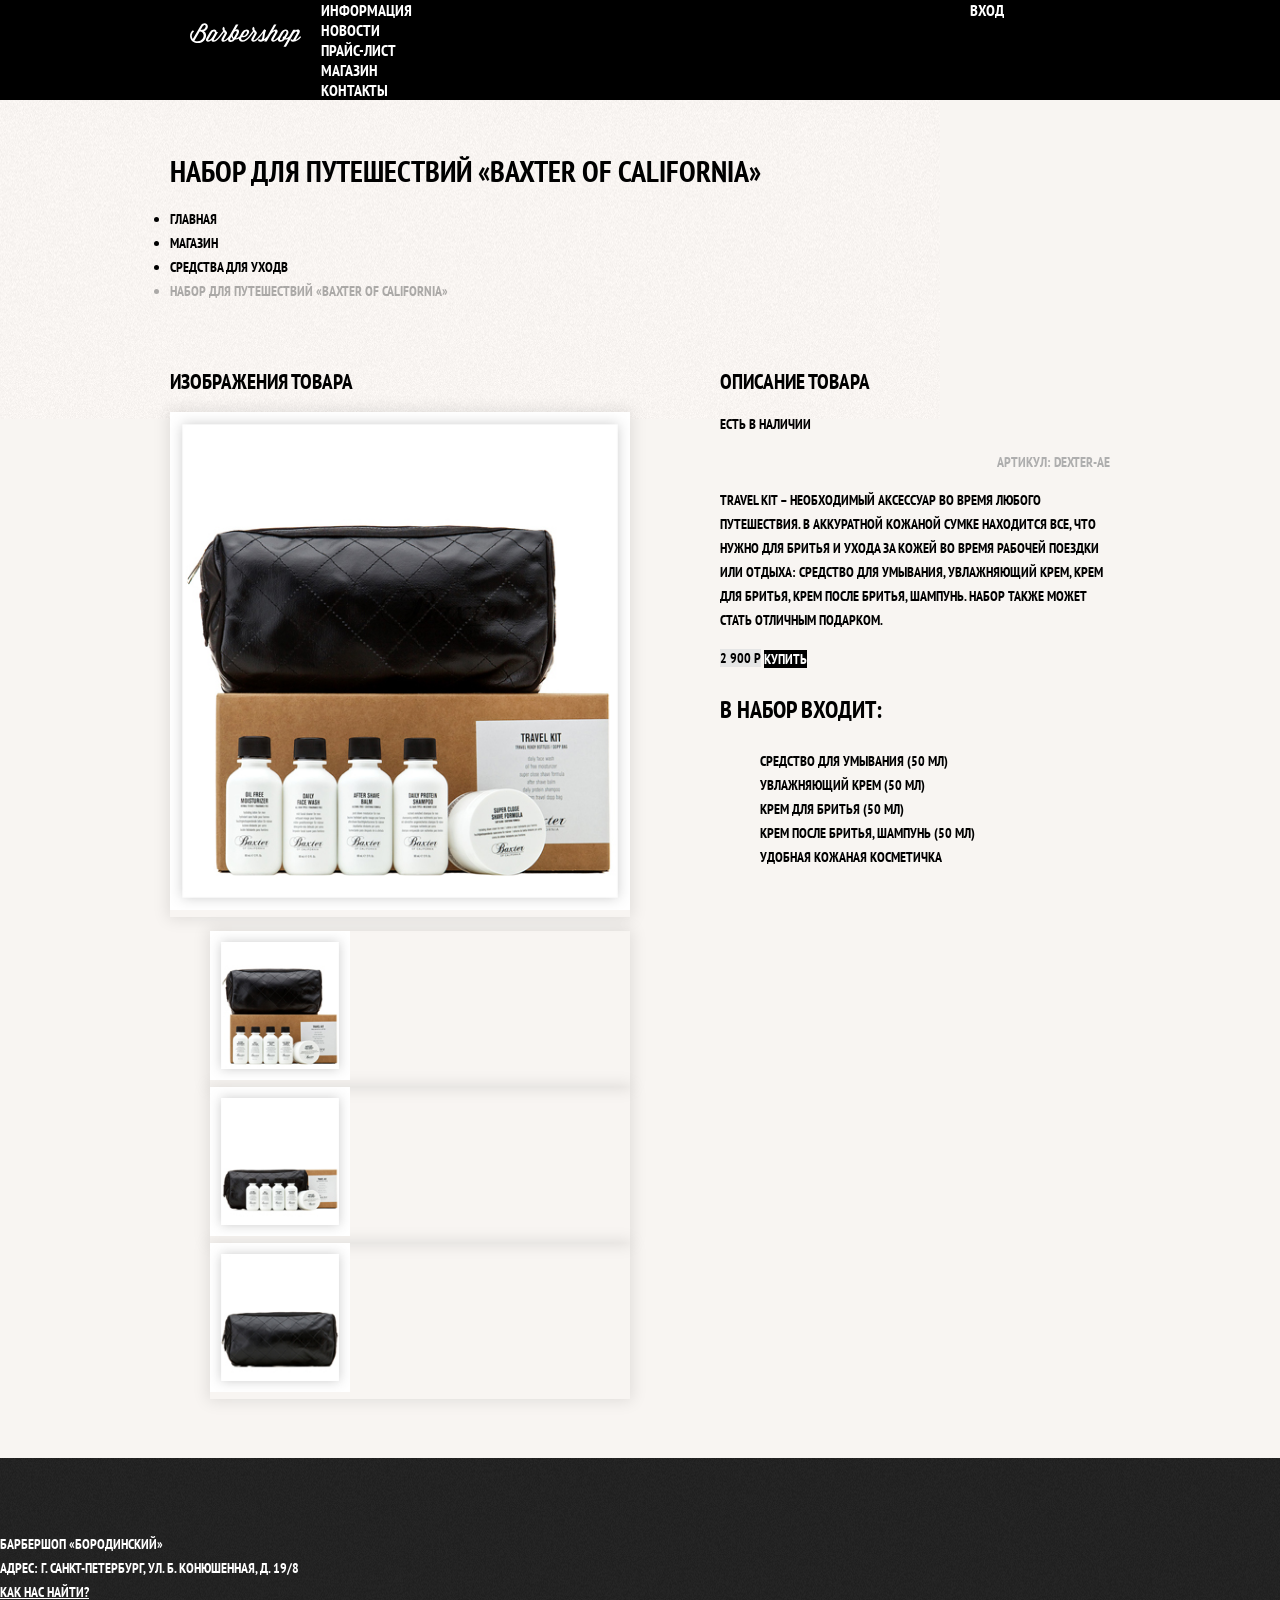
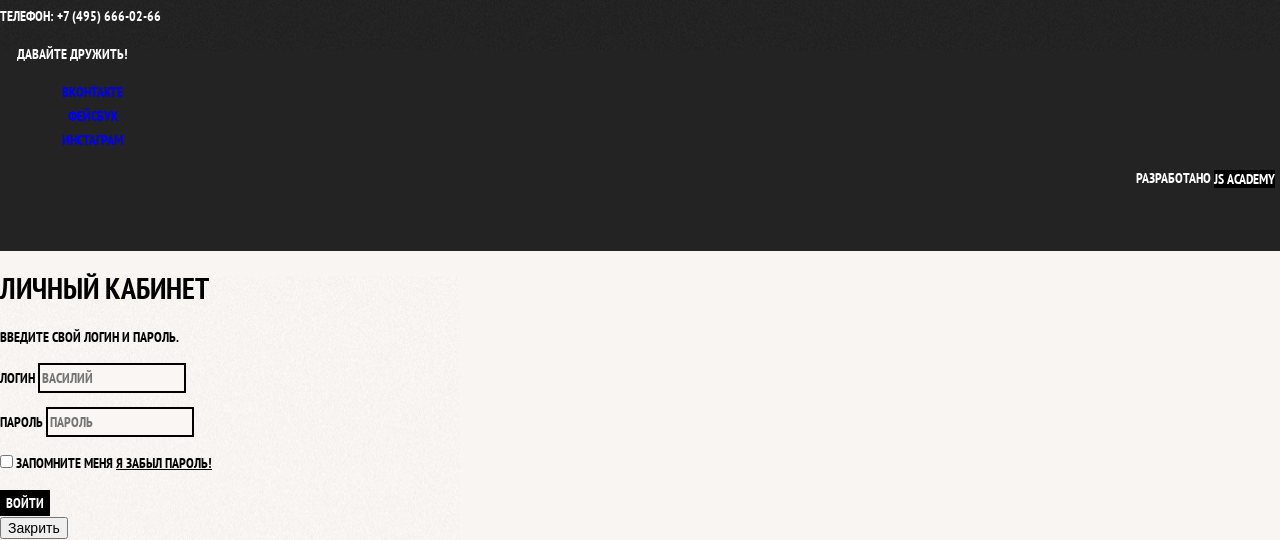
==== commit 8a345c00: "added flex grid inner pages" ====
--- a/catalog-item.html
+++ b/catalog-item.html
@@ -10,7 +10,7 @@
   </head>
   <body class="inner-page">
     <header class="main-header">
-      <nav class="main-navigation ">
+      <nav class="main-navigation container">
         <a class="main-header-logo" href="../index.html">
           <img src="../img/logo.svg" width="111" height="24" alt="Логотип Барбершопа">
         </a>
@@ -35,8 +35,8 @@
         <li><a href="catalog.html">Средства для уходв</a></li>
         <li class="braadcrumbs-current">Набор для путешествий «Baxter of California»</li>
       </ul>
-
-      <section class="product-photos">
+      <div class="catalog-columns">
+        <section class="product-photos">
         <h2 class="vis-hidden">Изображения товара</h2>
         <p class="product-photo-full">
           <img src="img/article/item1/Layer 47 copy.jpg" width="460" height="498" alt="Фото всего набора">
@@ -46,8 +46,8 @@
           <li><img src="img/article/item1/Layer 45.jpg" width="140" height="149" alt="Фото в профиль"></li>
           <li><img src="img/article/item1/Layer 46.jpg" width="140" height="149" alt="Фото отдельной части"></li>
         </ul>
-      </section>
-      <section class="product-info">
+        </section>
+        <section class="product-info">
         <h2 class="vis-hidden">Описание товара</h2>
         <p class="product-availability">Есть в наличии</p>
         <p class="product-article">Артикул: DEXTER-AE</p>
@@ -69,7 +69,8 @@
           <li>Крем после бритья, шампунь (50 мл)</li>
           <li>Удобная кожаная косметичка</li>
         </ul>
-      </section>
+        </section>
+      </div>
     </main>
 
     <footer class="main-footer">
--- a/css/style.css
+++ b/css/style.css
@@ -14,6 +14,11 @@
 	background-position: top center;
 	background-repeat: no-repeat;
 }
+.container {
+	width: 940px;
+	margin: 0 auto;
+	padding: 0 10px;
+}
 .inner-page {
 	color: #000;
 
@@ -42,14 +47,67 @@
 	background-color: #663d15;
 }
 /*     /////     Basic style     /////     */
+.main-header {
+	margin-bottom: 75px;
+}
+
+.inner-page .main-header {
+	margin-bottom: 50px;
+	background-color: #000;
+}
+
 .main-navigation {
+	display: flex;
+	flex-direction: column;
+	align-items: center;
+
 	font-size: 16px;
 	line-height: 20px;
 	color: #fff;
 	background-color: #000;
 }
+.inner-page .main-navigation {
+	align-items: flex-start;
+	flex-direction: row;
+}
+.main-navigation .container {
+	display: flex;
+}
+.main-header-logo {
+	order: 2;
+}
+.inner-page .main-header-logo {
+	padding: 23px 20px;
+	order: 0;
+}
+.main-navigation-wrapper {
+	width: 100%;
+	margin-bottom: 60px;
+	background-color: #000;
+}
+.main-navigation-wrapper .container {
+	display: flex;
+	justify-content: space-between;
+}
+.site-navigation {
+	margin: 0;
+	padding: 0;
+	width: 620px;
+
+}
+.user-navigation {
+	width: 140px;
+	margin: 0;
+	padding: 0;
+}
+.inner-page .user-navigation {
+	margin-left: auto;
+}
+
 .site-navigation,
 .user-navigation {
+	margin: 0;
+	padding: 0;
 	list-style: none;
 }
 .site-navigation a,
@@ -62,18 +120,31 @@
 .user-navigation a:focus {
 	background-color: #242424;
 }
+.features {
+	margin-bottom: 80px;
+}
 .features-list {
+	display: flex;
+	justify-content: space-between;
+	margin: 0;
+	padding: 0;
 	list-style: none;
 }
 .features-item {
-	text-align: center;
+	width: 300px;
+	text-align: center;
+	min-height: 170px; /*Временно*/
 }
 .features-item h3 {
 	font-size: 30px;
 	line-height: 42px;
 }
 .index-colums {
-	color: #000;
+	display: flex;
+	justify-content: space-between;
+	color: #000;
+	padding: 50px 80px;
+	margin-bottom: 35px;
 
 	background-color: #f8f5f2;
 	background-image: url("../img/pattern-light.jpg");
@@ -84,6 +155,61 @@
 	font-size: 30px;
 	line-height: 42px;
 }
+.news {
+	width: 380px;
+}
+.gallery {
+	width: 300px;
+}
+.contacts {
+	width: 380px;
+}
+.appointment {
+	width: 300px;
+}
+.page-title {
+	margin: 0;
+	margin-bottom: 15px;
+	padding: 0;
+}
+
+.breadcrumbs {
+	padding: 0;
+	margin: 0;
+	margin-bottom: 50px;
+}
+
+.catalog-columns {
+	display: flex;
+	justify-content: space-between;
+}
+
+.filters {
+	width: 180px;
+}
+.catalog {
+	width: 700px;
+}
+
+.catalog-list {
+	display: flex;
+	flex-wrap: wrap;
+	margin: 0;
+	padding: 0;
+	margin-bottom: 25px;
+
+	list-style: none;
+}
+.catalog-item {
+	width: 220px;
+	margin-bottom: 20px;
+	margin-right: 20px;
+}
+
+.catalog-item:nth-child(3n) {
+	margin-right: 0;
+}
+
 .news-list {
 	list-style: none;
 }
@@ -197,6 +323,13 @@
 	background-color: #fff;
 }
 
+.product-photos {
+	width: 460px;
+}
+.product-info {
+	width: 390px;
+}
+
 .product-photo-preview {
 	list-style: none;
 }
@@ -225,7 +358,10 @@
 }
 
 
+
 .main-footer {
+	padding: 60px 0;
+	margin-top: 65px;
 	color: #fff;
 
 	background-color: #232323;
@@ -233,6 +369,19 @@
 	background-position: 0 0;
 	background-repeat: no-repeat;
 }
+
+.inner-page .main-footer {
+	margin-top: 45px;
+}
+
+.main-footer .container {
+	display: flex;
+}
+.footer-contacts {
+	width: 320px;
+	padding: 0;
+	margin-right: 80px;
+}
 .footer-contacts a {
 	color: #fff;
 	text-decoration: underline;
@@ -242,12 +391,16 @@
 	text-decoration: none;
 }
 .footer-social {
+	width: 145px;
 	text-align: center;
 }
 .footer-social ul {
 	list-style: none;
 }
 .footer-copiright {
+	width: 150px;
+	margin: 0;
+	margin-left: auto;
 	text-align: center;
 }
 .footer-copiright .btn:hover, 
@@ -255,6 +408,7 @@
 	color: #000;
 	background-color: #fff;
 }
+
 .modal {
 	color: #000;
 
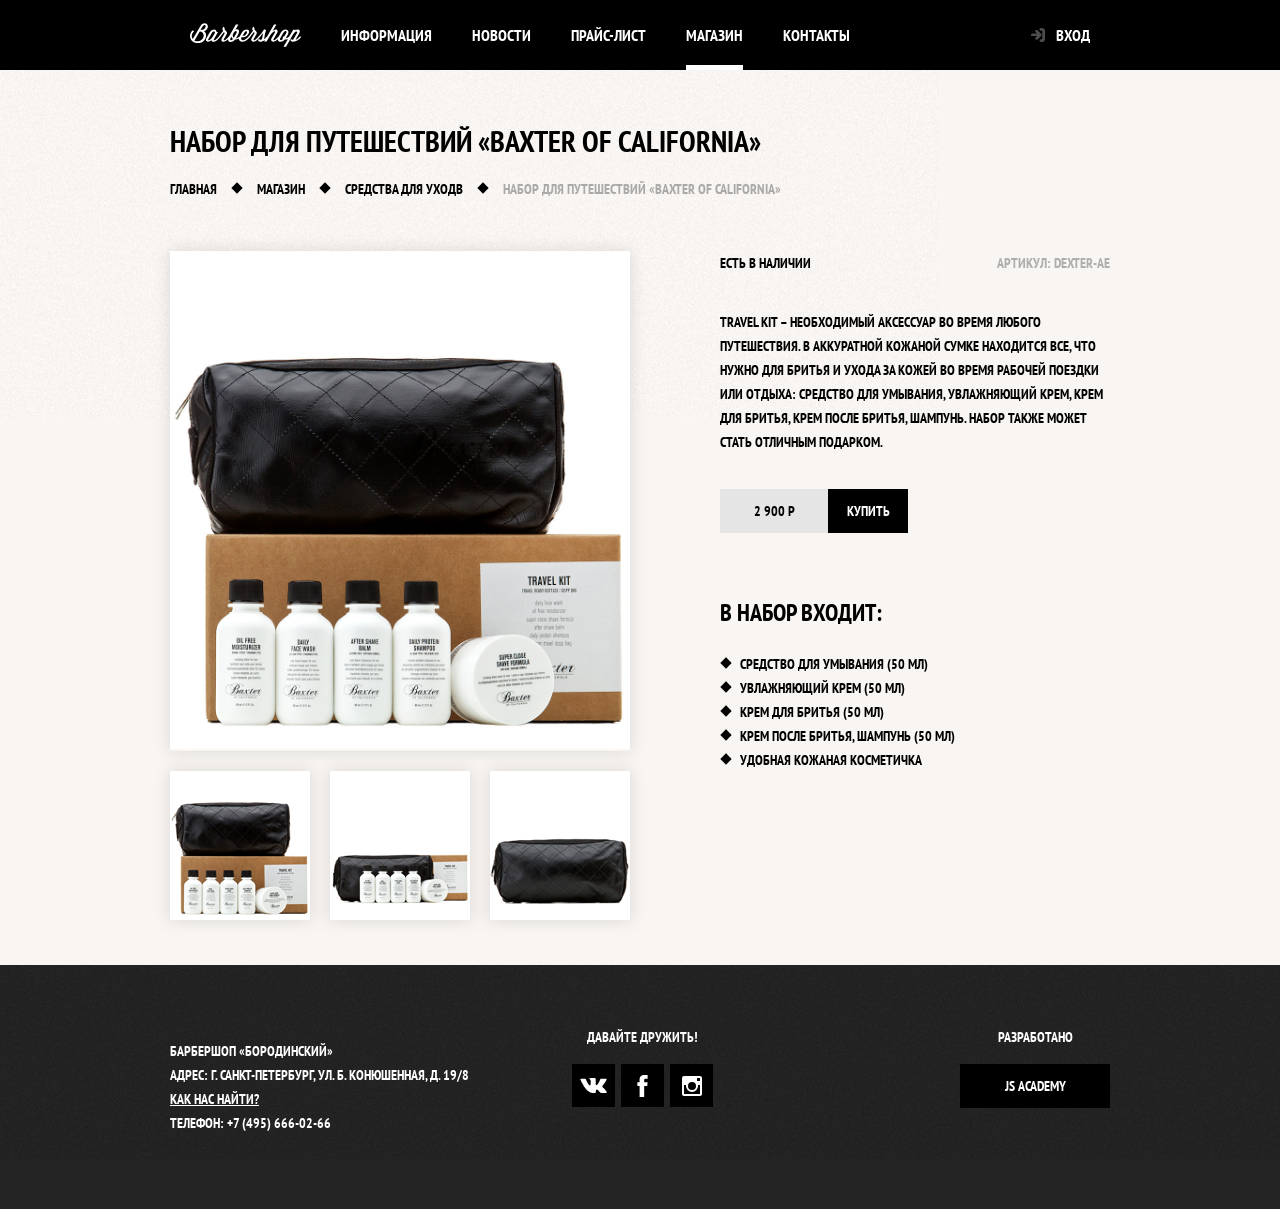
==== commit c77af0d6: "ended catalog item pages" ====
--- a/catalog-item.html
+++ b/catalog-item.html
@@ -11,15 +11,15 @@
   <body class="inner-page">
     <header class="main-header">
       <nav class="main-navigation container">
-        <a class="main-header-logo" href="../index.html">
+        <a class="main-header-logo" href="index.html">
           <img src="../img/logo.svg" width="111" height="24" alt="Логотип Барбершопа">
         </a>
         <ul class="site-navigation">
-          <li><a href="pages/info.html">Информация</a></li>
-          <li><a href="pages/news.html">Новости</a></li>
-          <li><a href="pages/price.html">Прайс-лист</a></li>
-          <li class="site-navigation-current"><a>Магазин</a></li>
-          <li><a href="pages/contacts.html">Контакты</a></li>
+          <li><a href="info.html">Информация</a></li>
+          <li><a href="news.html">Новости</a></li>
+          <li><a href="price.html">Прайс-лист</a></li>
+          <li class="site-navigation-current"><a href="catalog.html">Магазин</a></li>
+          <li><a href="contacts.html">Контакты</a></li>
         </ul>
         <ul class="user-navigation">
           <li><a href="#" class="login-link">Вход</a></li>
@@ -30,50 +30,54 @@
     <main class="container">
       <h1 class="page-title">Набор для путешествий «Baxter of California»</h1>
       <ul class="breadcrumbs">
-        <li><a href="../index.html">Главная</a></li>
-        <li><a href="#">Магазин</a></li>
+        <li><a href="index.html">Главная</a></li>
+        <li><a href="catalog.html">Магазин</a></li>
         <li><a href="catalog.html">Средства для уходв</a></li>
         <li class="braadcrumbs-current">Набор для путешествий «Baxter of California»</li>
       </ul>
+      
       <div class="catalog-columns">
         <section class="product-photos">
-        <h2 class="vis-hidden">Изображения товара</h2>
-        <p class="product-photo-full">
-          <img src="img/article/item1/Layer 47 copy.jpg" width="460" height="498" alt="Фото всего набора">
-        </p>
-        <ul class="product-photo-preview">
-          <li><img src="img/article/item1/Layer 47.jpg" width="140" height="149" alt="Фото в анфас"></li>
-          <li><img src="img/article/item1/Layer 45.jpg" width="140" height="149" alt="Фото в профиль"></li>
-          <li><img src="img/article/item1/Layer 46.jpg" width="140" height="149" alt="Фото отдельной части"></li>
-        </ul>
+          <h2 class="visually-hidden">Изображения товара</h2>
+          <p class="product-photo-full">
+            <img src="img/article/item1/Layer 47.jpg" width="460" height="498" alt="Фото всего набора">
+          </p>
+          <ul class="product-photo-preview">
+            <li><img src="img/article/item1/Layer 477.jpg" width="140" height="149" alt="Фото в анфас"></li>
+            <li><img src="img/article/item1/Layer 45.jpg" width="140" height="149" alt="Фото в профиль"></li>
+            <li><img src="img/article/item1/Layer 46.jpg" width="140" height="149" alt="Фото отдельной части"></li>
+          </ul>
         </section>
         <section class="product-info">
-        <h2 class="vis-hidden">Описание товара</h2>
-        <p class="product-availability">Есть в наличии</p>
-        <p class="product-article">Артикул: DEXTER-AE</p>
-        <p class="product-text">Travel Kit – необходимый аксессуар во время любого 
-          путешествия. В аккуратной кожаной сумке находится все, что 
-          нужно для бритья и ухода за кожей во время рабочей поездки 
-          или отдыха: средство для умывания, увлажняющий крем, 
-          крем для бритья, крем после бритья, шампунь. Набор также может 
-          стать отличным подарком.</p>
-        <p class="product-price">
-          <b>2 900 Р</b>
-          <a href="#" class="btn">Купить</a>
-        </p>
-        <h3>В набор входит:</h3>
-        <ul>
-          <li>Средство для умывания (50 мл)</li>
-          <li>Увлажняющий крем (50 мл)</li>
-          <li>Крем для бритья (50 мл)</li>
-          <li>Крем после бритья, шампунь (50 мл)</li>
-          <li>Удобная кожаная косметичка</li>
-        </ul>
+          <h2 class="visually-hidden">Описание товара</h2>
+          <div class="product-info-wrapper">
+            <p class="product-availability">Есть в наличии</p>
+            <p class="product-article">Артикул: DEXTER-AE</p>
+          </div>
+          <p class="product-text">Travel Kit – необходимый аксессуар во время любого 
+            путешествия. В аккуратной кожаной сумке находится все, что 
+            нужно для бритья и ухода за кожей во время рабочей поездки 
+            или отдыха: средство для умывания, увлажняющий крем, 
+            крем для бритья, крем после бритья, шампунь. Набор также может 
+            стать отличным подарком.</p>
+          <p class="catalog-item-price product-price">
+            <b>2 900 Р</b>
+            <a href="#" class="btn">Купить</a>
+          </p>
+          <h3>В набор входит:</h3>
+          <ul>
+            <li>Средство для умывания (50 мл)</li>
+            <li>Увлажняющий крем (50 мл)</li>
+            <li>Крем для бритья (50 мл)</li>
+            <li>Крем после бритья, шампунь (50 мл)</li>
+            <li>Удобная кожаная косметичка</li>
+          </ul>
         </section>
       </div>
     </main>
 
     <footer class="main-footer">
+      <div class="container">
         <p class="footer-contacts">
           Барбершоп «Бородинский»<br>
           Адрес: г. Санкт-Петербург, ул. Б. Конюшенная, д. 19/8<br>
@@ -84,16 +88,29 @@
         <div class="footer-social">
           <b>Давайте дружить!</b>
           <ul>
-            <li><a class="social-btn social-btn-vk" href="#">Вконтакте</a></li>
-            <li><a class="social-btn social-btn-fb" href="#">Фейсбук</a></li>
-            <li><a class="social-btn social-btn-inst" href="#">Инстаграм</a></li>
+            <li>
+              <a class="social-btn social-btn-vk" href="#"><span class="visually-hidden">Вконтакте</span>
+                <svg xmlns="http://www.w3.org/2000/svg" width="27" height="15" viewBox="0 0 26.14 14.91"><path d="M26 13.47l-.09-.17a13.55 13.55 0 0 0-2.6-3q-.87-.83-1.1-1.12A1 1 0 0 1 22 8a10.27 10.27 0 0 1 1.22-1.78l.88-1.16q2.35-3.13 2-4L26 .94a.8.8 0 0 0-.4-.22 2.14 2.14 0 0 0-.87 0h-3.92a.51.51 0 0 0-.27 0h-.3a.6.6 0 0 0-.15.14.93.93 0 0 0-.14.24 22.22 22.22 0 0 1-1.46 3.06q-.5.84-.93 1.46a7 7 0 0 1-.71.91 4.94 4.94 0 0 1-.52.47q-.23.18-.35.15l-.23-.05a.9.9 0 0 1-.31-.33 1.49 1.49 0 0 1-.16-.53V1.6a3.14 3.14 0 0 0 0-.62 2.12 2.12 0 0 0-.14-.44.73.73 0 0 0-.28-.33 1.57 1.57 0 0 0-.46-.18A9 9 0 0 0 12.57 0a8.93 8.93 0 0 0-3.25.33 1.83 1.83 0 0 0-.52.41q-.25.3-.07.33a1.67 1.67 0 0 1 1.16.59l.08.16a2.6 2.6 0 0 1 .19.63 6.32 6.32 0 0 1 .12 1 10.59 10.59 0 0 1 0 1.7q-.07.71-.13 1.1a2.21 2.21 0 0 1-.18.64 2.69 2.69 0 0 1-.16.3l-.07.07a1 1 0 0 1-.37.07.86.86 0 0 1-.46-.19 3.27 3.27 0 0 1-.56-.52 7 7 0 0 1-.66-.93q-.37-.6-.76-1.42l-.22-.39q-.2-.38-.56-1.11t-.62-1.43A.9.9 0 0 0 5.2.9h-.07a.93.93 0 0 0-.22-.16A1.44 1.44 0 0 0 4.6.65L.87.68A1 1 0 0 0 .1.94L0 1a.44.44 0 0 0 0 .22 1.08 1.08 0 0 0 .08.37Q.9 3.53 1.86 5.31t1.66 2.87Q4.23 9.27 5 10.24t1 1.24l.37.41.34.33a8.06 8.06 0 0 0 1 .78 16.34 16.34 0 0 0 1.4.9 7.6 7.6 0 0 0 1.79.72 6.19 6.19 0 0 0 2 .22h1.57a1.08 1.08 0 0 0 .72-.3l.05-.07a.9.9 0 0 0 .1-.25 1.38 1.38 0 0 0 0-.37 4.48 4.48 0 0 1 .09-1.05 2.77 2.77 0 0 1 .23-.71 1.74 1.74 0 0 1 .29-.4 1.19 1.19 0 0 1 .23-.2h.11a.86.86 0 0 1 .77.21 4.52 4.52 0 0 1 .83.79q.39.47.93 1.05a6.41 6.41 0 0 0 1 .87l.27.16a3.31 3.31 0 0 0 .71.3 1.53 1.53 0 0 0 .76.07l3.48-.05a1.58 1.58 0 0 0 .8-.17.68.68 0 0 0 .34-.37 1.06 1.06 0 0 0 0-.46 1.71 1.71 0 0 0-.1-.36z" fill="#fff"/></svg>
+              </a>
+            </li>
+            <li>
+              <a class="social-btn social-btn-fb" href="#"><span class="visually-hidden">Фейсбук</span>
+                <svg xmlns="http://www.w3.org/2000/svg" width="19" height="22" viewBox="0 0 10.15 21.74"><path d="M3.34 1.12A4.77 4.77 0 0 1 6.53 0h3.61v3.81H7.81a1.07 1.07 0 0 0-1.09.83v2.55h3.42c-.08 1.23-.24 2.45-.41 3.67h-3v10.87H2.21V10.86H0V7.21h2.19V3.66a3.83 3.83 0 0 1 1.15-2.54z" fill="#fff"/></svg>
+              </a>
+            </li>
+            <li>
+              <a class="social-btn social-btn-inst" href="#"><span class="visually-hidden">Инстаграм</span>
+                <svg xmlns="http://www.w3.org/2000/svg" width="20" height="20" viewBox="0 0 20 20"><path d="M18 0H2a2 2 0 0 0-2 2v16a2 2 0 0 0 2 2h16a2 2 0 0 0 2-2V2a2 2 0 0 0-2-2zm-8 6a4 4 0 1 1-4 4 4 4 0 0 1 4-4zM2.5 18a.47.47 0 0 1-.5-.5V9h2.1a3.4 3.4 0 0 0-.1 1 6 6 0 1 0 12 0 3.4 3.4 0 0 0-.1-1H18v8.5a.47.47 0 0 1-.5.5zM18 4.5a.47.47 0 0 1-.5.5h-2a.47.47 0 0 1-.5-.5v-2a.47.47 0 0 1 .5-.5h2a.47.47 0 0 1 .5.5z" fill="#fff"/></svg>
+              </a>
+            </li>
           </ul> 
         </div>
 
-        <p class="footer-copiright">
+        <p class="footer-copiryght">
           <b>Разработано</b>
           <a class="btn" href="#">JS Academy</a>
         </p>
+      </div>
     </footer>
 
     <section class="modal modal-login">
@@ -111,14 +128,23 @@
         <p class="login-password-info">
           <label class="login-checkbox">
             <input class="visually-hidden" type="checkbox" name="remember">
+            <span class="checkbox-indicator"></span>
             Запомните меня
           </label>
-           <a class="restore" href="#">Я забыл пароль!</a>
+          <a class="restore" href="#">Я забыл пароль!</a>
         </p>
         <button class="btn" type="submit">Войти</button>
       </form>
       <button class="modal-close" type="button">Закрить</button>
     </section>
 
+    <section class="modal modal-map">
+      <h2 class="visually-hidden">Как до нас добратся</h2>
+      <p>
+        <img src="img/map.jpg" alt="Офис компании по адресу ул. Большая Конюшенная 19/8, Санкт-Петербург">
+      </p>
+      <button class="modal-close" type="button">Закрить</button>
+    </section>
+
   </body>
 </html>
--- a/css/style.css
+++ b/css/style.css
@@ -1,4 +1,6 @@
+/*     /////     Basic style     /////     */
 body {
+	min-width: 960px;
 	margin: 0;
 	padding: 0;
 
@@ -30,9 +32,35 @@
 a {
 	text-decoration: none;
 }
+img {
+	min-width: 100%;
+	height: auto;
+}
+.visually-hidden:not(:focus):not(:active),
+input[type="checkbox"].visually-hidden,
+input[type="radio"].visually-hidden {
+	position: absolute;
+
+	width: 1px;
+	height: 1px;
+	margin: -1px;
+	padding: 0;
+	border: 0;
+
+	white-space: nowrap;
+
+	clip-path: inset(100%);
+	clip: rect(0 0 0 0);
+	overflow: hidden;
+}
+
+/*     /////     basic.Btn     /////     */
 .btn {
+	display: inline-block;
+	margin-right: 16px;
+	padding: 10px 30px;
+
 	font: inherit;
-
 	text-align: center;
 	color: #fff;
 	vertical-align: middle;
@@ -46,16 +74,21 @@
 .btn:active {
 	background-color: #663d15;
 }
-/*     /////     Basic style     /////     */
+.btn.disabled,
+.btn:disabled {
+	cursor: default;
+	opacity: 0.5;
+	background-color: #000;
+}
+
+/*     /////     .Header     /////     */
 .main-header {
 	margin-bottom: 75px;
 }
-
 .inner-page .main-header {
 	margin-bottom: 50px;
 	background-color: #000;
 }
-
 .main-navigation {
 	display: flex;
 	flex-direction: column;
@@ -64,7 +97,7 @@
 	font-size: 16px;
 	line-height: 20px;
 	color: #fff;
-	background-color: #000;
+	/*background-color: #000;*/
 }
 .inner-page .main-navigation {
 	align-items: flex-start;
@@ -77,8 +110,10 @@
 	order: 2;
 }
 .inner-page .main-header-logo {
+	order: 0;
+	width: 111px;
+	height: 24px;
 	padding: 23px 20px;
-	order: 0;
 }
 .main-navigation-wrapper {
 	width: 100%;
@@ -90,20 +125,44 @@
 	justify-content: space-between;
 }
 .site-navigation {
+	display: flex;
+	flex-wrap: wrap;
 	margin: 0;
 	padding: 0;
 	width: 620px;
-
 }
 .user-navigation {
-	width: 140px;
-	margin: 0;
-	padding: 0;
+	display: flex;
+	max-width: 140px;
+	margin: 0;
+	padding: 0;
+}
+.user-navigation .login-link {
+	position: relative;
+	padding-left: 50px;
+}
+.login-link::before {
+	content: "";
+	position: absolute;
+	top: 27px;
+	left: 24px;
+	width: 16px;
+	height: 18px;
+
+	background-image: url("../img/login.svg");
+	background-position: 0 0;
+	background-repeat: no-repeat;
+	
+	opacity: 0.3;
+}
+.login-link:hover::before,
+.login-link:focus::before,
+.login-link:active::before {
+	opacity: 1;
 }
 .inner-page .user-navigation {
 	margin-left: auto;
 }
-
 .site-navigation,
 .user-navigation {
 	margin: 0;
@@ -112,6 +171,8 @@
 }
 .site-navigation a,
 .user-navigation a {
+	display: block;
+	padding: 25px 20px;
 	color: #fff;
 }
 .site-navigation a:hover,
@@ -120,6 +181,27 @@
 .user-navigation a:focus {
 	background-color: #242424;
 }
+.site-navigation-current {
+	position: relative;
+}
+.site-navigation-current a[href] {
+	/*pointer-events: none;*/
+}
+.site-navigation-current a:not([href]) {
+	background-color: #000;
+}
+.site-navigation-current::after {
+	content: "";
+
+	position: absolute;
+	right: 20px;
+	left: 20px;
+	bottom: 0;
+	height: 5px;
+	background-color: #fff;
+}
+
+/*     /////     section.Features     /////     */
 .features {
 	margin-bottom: 80px;
 }
@@ -133,64 +215,381 @@
 .features-item {
 	width: 300px;
 	text-align: center;
-	min-height: 170px; /*Временно*/
 }
 .features-item h3 {
+	position: relative;
+	margin: 0;
+	margin-bottom: 60px;
+
+
 	font-size: 30px;
 	line-height: 42px;
 }
+.features-item h3::after {
+	content: "";
+	position: absolute;
+	bottom: -30px;
+	left: 50%;
+	width: 20px;
+	height: 20px;
+	margin-left: -10px;
+	background-color: #fff;
+	transform: rotate(45deg);
+}
+.features-item p {
+	margin: 0 10px;
+}
+
+/*     /////     .Inner-page .h1     /////     */
+.page-title {
+	margin: 0;
+	margin-bottom: 15px;
+	padding: 0;
+	font-size: 30px;
+	line-height: 42px;
+}
+.breadcrumbs {
+	display: flex;
+
+	padding: 0;
+	margin: 0;
+	margin-bottom: 50px;
+	list-style: none;
+}
+.breadcrumbs li {
+	position: relative;
+	padding: 0 20px;
+}
+.breadcrumbs li:first-child {
+	padding-left: 0;
+}
+.breadcrumbs a {
+	color: #000;
+}
+.breadcrumbs a:hover,
+.breadcrumbs a:focus {
+	text-decoration: underline;
+}
+.breadcrumbs li::after {
+	content: "";
+
+	position: absolute;
+	top: 7px;
+	right: -4px;
+
+	display: block;
+	width: 8px;
+	height: 8px;
+	background-color: #000;
+	transform: rotate(45deg);
+}
+.breadcrumbs li:last-child::after {
+	display: none;
+}
+.braadcrumbs-current {
+	color: #aba9a7;
+}
+
+/*     /////     .Inner-page    /////     */
+
+
+/*     /////     .Inner-page.Filter     /////     */
+.filters {
+	width: 180px;
+}
+
+.filter fieldset {
+	border: none;
+	margin: 0;
+	margin-bottom: 50px;
+	padding: 0;
+}
+.filter legend {
+	font-size: 24px;
+	line-height: 30px;
+	margin-bottom: 25px;
+}
+.filter ul {
+	margin: 0;
+	line-height: 18px;
+	list-style: none;
+}
+.filter-options,
+.filter-option {
+	margin-bottom: 15px;
+}
+
+
+
+
+/*     /////      Checkbox X only css-->     /////     */
+.filter-options label {
+	position: relative;
+	cursor: pointer;
+}
+.filter-options input[type="checkbox"] + .checked-box {
+	content: "";
+	position: absolute;
+	left: -40px;
+	top: -4px;
+	display: block;
+	width: 17px;
+	height: 17px;
+	border: 2px solid #000;
+}
+.filter-options input[type="checkbox"]:focus + .checked-box {
+	border-color: #663d15;
+	outline: thin dotted;
+	outline: 5px auto -webkit-focus-ring-color;
+}
+.filter-options input[type="checkbox"]:checked + .checked-box::before, 
+.filter-options input[type="checkbox"]:checked + .checked-box::after {
+	content: "";
+	position: absolute;
+	top: 8px;
+	left: 1px;
+	width: 15px;
+	height: 2px;
+	background-color: #000;
+} 
+.filter-options input[type="checkbox"]:checked + .checked-box::before {
+	transform: rotate(45deg);
+}
+.filter-options input[type="checkbox"]:checked + .checked-box::after {
+	transform: rotate(-45deg);
+}
+
+/*     ??????????????     */
+.filter-input:hover + label,
+.filter-input:focus + label {
+	color: #663d15;
+}
+.filter-input:disabled + div {
+	color: #000;
+	opacity: 0.5;
+}
+/*     /////     <--Checkbox X only css End    /////     */
+.filter-options input[type="radio"] + label::before {
+	content: "";
+	box-sizing: border-box;
+	position: absolute;
+	top: 0;
+	left: -40px;
+	height: 20px;
+	width: 20px;
+	padding: 4px;
+	border: 2px solid #000;
+	border-radius: 50%;
+} 
+.filter-options input[type="radio"]:checked + label::after {
+	content: "";
+	box-sizing: border-box;
+	position: absolute;
+	top: 6px;
+	left: -34px;
+	height: 8px;
+	width: 8px;
+	padding: 4px;
+	background-color: #000;
+	border-radius: 50%;
+}
+.filter-options input[type="radio"]:focus + label::before {
+	border-color: #663d15;
+	outline: thin dotted;
+	outline: 5px auto -webkit-focus-ring-color;
+	outline-offset: -4px;
+}
+/*.filter-options input[type="checkbox"] + label::before {
+	content: "";
+	position: absolute;
+	left: -40px;
+	top: -4px;
+	display: block;
+	width: 17px;
+	height: 17px;
+	border: 2px solid #000;
+}
+
+.filter-options input[type="checkbox"]:focus + label::before {
+	border-color: #663d15;
+	outline: thin dotted;
+	outline: 5px auto -webkit-focus-ring-color;
+}*/
+
+/*.filter-options label::after {
+	content: "";
+	position: absolute;
+	
+	background: #000 url("../img/cross.svg") 0 0 no-repeat;
+}*/
+
+
+/*.filter-options label {
+	position: relative;
+	cursor: pointer;
+}*/
+ /*.filter-options input[type="checkbox"] + label::before {
+ 	content: "";
+	position: absolute;
+	top: 0;
+	left: 0;
+	display: block;
+	width: 17px;
+	height: 17px;
+	border: 2px solid #000;
+}*/
+/*.login-checkbox {
+	position: relative;
+
+	padding-left: 30px;
+
+	cursor: pointer;
+}*/
+
+
+
+
+
+
+ /*     /////     .News.Gallery.Contacts.Appointment     /////     */
 .index-colums {
 	display: flex;
 	justify-content: space-between;
-	color: #000;
 	padding: 50px 80px;
 	margin-bottom: 35px;
 
+	color: #000;
+
 	background-color: #f8f5f2;
-	background-image: url("../img/pattern-light.jpg");
-	background-position: 0 0;
-	background-repeat: no-repeat;
+	background-image: url("../img/line.png"),
+		url("../img/pattern-light.jpg");
+	background-position: center, 0 0;
+	background-repeat: no-repeat, repeat;
 }
 .index-colums h2 {
+	margin: 0;
+	margin-bottom: 25px;
+
 	font-size: 30px;
 	line-height: 42px;
 }
+
+/*     /////     section.News     /////     */
 .news {
 	width: 380px;
 }
+.news-list {
+	margin: 0;
+	margin-bottom: 25px;
+	padding: 0;
+
+	list-style: none;
+}
+.news-item {
+	margin-bottom: 25px;
+}
+.news-item p {
+	margin: 0;
+}
+.news-item time {
+	text-transform: none;
+}
+
+/*     /////     section.Galery     /////     */
 .gallery {
 	width: 300px;
 }
+.gallery-container {
+	position: relative;
+	height: 260px;	
+}
+.gallery-content {
+	height: 164px;
+	margin: 0;
+
+	background-color: #ccc;
+	border: 7px solid #fff;
+}
+.gallery-content img {
+	width: 286px;
+	height: 164px;
+}
+.gallery-btn {
+	box-sizing: border-box;
+	position: absolute;
+	bottom: 0;
+
+	width: 140px;
+	margin: 0;
+}
+.gallery-btn-back {
+	left: 0;
+}
+.gallery-btn-next {
+	right: 0;
+}
+
+/*     /////     section.Contacts     /////     */
 .contacts {
 	width: 380px;
 }
+.contacts p {
+	margin: 0;
+	margin-bottom: 15px;
+}
+
+/*     /////     section.Appointment     /////     */
 .appointment {
 	width: 300px;
 }
-.page-title {
+.appointment-info {
 	margin: 0;
 	margin-bottom: 15px;
-	padding: 0;
-}
-
-.breadcrumbs {
-	padding: 0;
-	margin: 0;
-	margin-bottom: 50px;
-}
-
-.catalog-columns {
-	display: flex;
+}
+.appointment-form {
+	display: flex;
+	flex-wrap: wrap;
 	justify-content: space-between;
 }
-
-.filters {
-	width: 180px;
-}
+.appointment-item {
+	width: 140px;
+	margin: 0;
+	margin-bottom: 10px;
+}
+.appointment-item label {
+	display: block;
+	margin-bottom: 9px;
+	margin-left: 15px;
+} 
+.appointment-item input {
+	box-sizing: border-box;
+	width: 140px;
+	padding-top: 7px;
+	padding-left: 15px;
+	padding-right: 15px;
+	padding-bottom: 7px;
+
+	font: inherit;
+
+	background-color: transparent;
+	border: 2px solid #000;
+}
+.appointment-item input:focus {
+	border-color: #663d15;
+	outline: none;
+}
+.appointment .btn {
+	display: block;
+	width: 100%;
+	margin-top: 10px;
+	margin-right: 0;
+}
+
+/*     /////     .Inner-page.Catalog     /////     */
+
 .catalog {
 	width: 700px;
 }
-
 .catalog-list {
 	display: flex;
 	flex-wrap: wrap;
@@ -204,92 +603,59 @@
 	width: 220px;
 	margin-bottom: 20px;
 	margin-right: 20px;
-}
-
+
+	background-color: #fff;
+	box-shadow: 0 0 15px rgba(0,0,0,0.1);
+}
+.catalog-item:hover {
+	box-shadow: 0 0 15px rgba(0,0,0,0.2);
+}
+.catalog-item a {
+	display: flex;
+	flex-wrap: wrap-reverse;
+
+	color: #000;
+}
+.catalog-item h3 {
+	margin: 0;
+	margin-left: 15px;
+	margin-right: 15px;
+
+	font-size: 14px;
+	line-height: 18px;
+}
+.catalog-category {
+	text-transform: none;
+}
+.catalog-item-title {
+	display: block;
+}
 .catalog-item:nth-child(3n) {
 	margin-right: 0;
 }
-
-.news-list {
-	list-style: none;
-}
-.news-item time {
-	text-transform: none;
-}
-.gallery-content {
-	background-color: #ccc;
-	border: 7px solid #fff;
-}
-.appointment-item input {
-	font: inherit;
-
-	background-color: transparent;
-	border: 2px solid #000;
-}
-.appointment-item input:focus {
-	border-color: #663d15;
-	outline: none;
-}
-
-/*     /////     Tipografic     /////     */
-.page-title {
-	font-size: 30px;
-	line-height: 42px;
-}
-.breadcrumbs {
-	outline-style: none;
-}
-.breadcrumbs a {
-	color: #000;
-}
-.breadcrumbs a:hover,
-.breadcrumbs a:focus {
-	text-decoration: underline;
-}
-.braadcrumbs-current {
-	color: #aba9a7;
-}
-.filter fieldset {
-	border: none;
-}
-.filter legend {
-	font-size: 24px;
-	line-height: 30px;
-}
-.filter ul {
-	list-style: none;
-	line-height: 18px;
-}
-.filter-input:hover + label,
-.filter-input:focus + label {
-	color: #663d15;
-}
-.filter-input:disabled + label {
-	color: #000;
-	opacity: 0.5;
-}
-
-.catalog-list {
-	list-style: none;
-}
-.catalog-item {
-	background-color: #f8f8f8;
-	box-shadow: 0 0 15px rgba(0,0,0,0.1);
-}
-.catalog-item:hover {
-	box-shadow: 0 0 15px rgba(0,0,0,0.2);
-}
-.catalog-item a {
-	color: #000;
-}
-.catalog-item h3 {
-	font-size: 14px;
-	line-height: 18px;
-}
-.catalog-category {
-	text-transform: none;
+.catalog-item .catalog-item-image {
+	margin-top: 0;
+	margin-bottom: 15px;
+}
+
+.catalog-item-price {
+	display: flex;
+	justify-content: space-between;
+	margin: 15px;
+}
+.catalog-item-price .btn {
+	box-sizing: border-box;
+	display: inline-block;
+	width: 80px;
+	margin-right: 0;
+	padding-left: 0;
+	padding-right: 0;
+	text-align: center;
 }
 .catalog-item-price b {
+	flex-grow: 1;
+	padding-top: 10px;
+	padding-bottom: 10px;
 	font-size: 14px;
 	line-height: 18px;
 	text-align: center;
@@ -300,10 +666,116 @@
 	font-size: 14px;
 	line-height: 18px;
 }
+
+/*     /////     .Catalog-item     /////     */
+.catalog-columns {
+	display: flex;
+	justify-content: space-between;
+}
+.product-photos {
+	display: flex;
+	flex-wrap: wrap;
+	width: 460px;
+}
+.product-photo-preview {
+	display: flex;
+	justify-content: space-between;
+	flex-grow: 1;
+	padding: 0;
+	margin: 0;
+	margin-top: 20px;
+	list-style: none;
+}
+.product-photo-preview  li {
+	width: 140px;
+	height: 149px;
+	box-shadow: 0 0 15px 2px rgba(0, 0, 0, 0.1);
+}
+.product-photo-full {
+	padding: 0;
+	margin: 0;
+	width: 460px;
+	height: 500px;
+	box-shadow: 0 0 15px 2px rgba(0, 0, 0, 0.1);
+}
+.product-photo-preview li:hover {
+	cursor: pointer;
+	box-shadow: 0 0 15px rgba(0,0,0,0.3);
+}
+
+
+.product-info {
+	width: 390px;
+}
+.product-info .product-info-wrapper {
+	display: flex;
+	justify-content: space-between;
+}
+.product-info-wrapper p {
+	margin: 0;
+	padding: 0;
+}
+.product-info .product-text {
+	margin: 0;
+	margin-top: 35px;
+	margin-bottom: 35px;
+}
+.product-article {
+	color: #aeaeae;
+}
+.product-price {
+	width: 188px;
+	padding: 0;
+	margin: 0;
+}
+.product-price .btn {
+	line-height: 24px;
+}
+.product-price b {
+	font-size: 14px;
+	line-height: 24px;
+	text-align: center;
+	background-color: #e5e5e5;
+}
+.product-info h3 {
+	margin-top: 65px;
+	font-size: 24px;
+	line-height: 30px;
+}
+.product-info ul {
+	padding: 0;
+	padding-left: 20px;
+	margin: 0;
+	list-style: none;
+}
+.product-info li{
+	position: relative;
+}
+.product-info li::before {
+	content: "";
+	position: absolute;
+	top: 7px;
+	left: -18px;
+	width: 8px;
+	height: 8px;
+	background-color: #000;
+	transform: rotate(45deg);
+}
+
+/*     /////     .Pagination     /////     */
 .pagination-list {
+	display: flex;
+	margin: 0;
+	padding: 0;
 	list-style: none;
 }
 .pagination-item a {
+	display: flex;
+	align-items: center;
+	justify-content: center;
+	width: 43px;
+	height: 43px;
+	margin-right: 10px;
 	color: #fff;
 	background-color: #000;
 }
@@ -323,42 +795,123 @@
 	background-color: #fff;
 }
 
-.product-photos {
+ /*     /////     .Inner-content(Price)     /////     */
+ .inner-content {
+ 	margin-bottom: 75px;
+ }
+ .inner-content h2 {
+ 	margin-top: 60px;
+ 	margin-bottom: 30px;
+
+ 	font-size: 24px;
+ 	line-height: 30px;
+ }
+.inner-content h3 + h3 {
+	margin-top: 30px;
+}
+.inner-content p {
+	margin: 14px 0;
+}
+.inner-content table {
+	border-collapse: collapse;
+}
+.inner-content td {
+	padding: 10px 15px;
+
+	border: 2px solid #000;
+}
+.inner-content .big-heading {
+	display: flex;
+	align-items: center;
+
+	margin-top: 55px;
+	margin-bottom: 65px;
+
+	font-size: 48px;
+	line-height: 48px;
+	text-align: center;
+}
+.big-heading::before,
+.big-heading::after {
+	content: "";
+
+	flex-grow: 1;
+	flex-shrink: 0;
+
+	width: 50px;
+	height: 2px;
+	background-color: #000;
+}
+.big-heading::before {
+	margin-right: 25px;
+}
+.big-heading::after {
+	margin-left: 25px;
+}
+.custom-list-1 {
+	margin: 14px 0;
+	padding: 0;
+
+	list-style: none;
+}
+/*////////////////////////÷÷÷÷/////////÷÷÷÷÷/*/
+.custom-list-1 li {
+	position: relative;
+
+	margin-bottom: 15px;
+	padding-left: 20px;
+}
+.custom-list-1 li::before {
+	content: "";
+
+	position: absolute;
+	top: 8px;
+	left: 0;
+	width: 8px;
+	height: 8px;
+	background-color: #000;
+	transform: rotate(45deg);
+}
+/*///÷÷÷÷÷÷÷÷÷/////////÷÷//////////////////*/
+.custom-table-1 {
+	width: 100%;
+}
+.custom-table-1 td {
+	width: 50%;
+}
+.custom-table-1 td:last-child {
+	text-align: center;
+}
+.inner-columns {
+	display: flex;
+	justify-content: space-between;
+	flex-wrap: wrap;
+	margin: 60px 0;	
+}
+.inner-columns > h2:first-child {
 	width: 460px;
-}
-.product-info {
-	width: 390px;
-}
-
-.product-photo-preview {
-	list-style: none;
-}
-.product-photo-preview  li {
-	box-shadow: 0 0 15px 2px rgba(0, 0, 0, 0.1);
-}
-.product-photo-full {
-	box-shadow: 0 0 15px 2px rgba(0, 0, 0, 0.1);
-}
-.product-article {
-text-align: right;
-color: #aeaeae;
-}
-.product-price b {
-	font-size: 14px;
-	line-height: 24px;
-	text-align: center;
-	background-color: #e5e5e5;
-}
-.product-info h3 {
-	font-size: 24px;
-	line-height: 30px;
-}
-.product-info ul {
-	list-style: none;
-}
-
-
-
+	margin-top: 0;
+	margin-right: 460px;
+	margin-right: calc(100% - 460px);
+}
+.inner-columns-left,
+.inner-columns-right {
+	width: 460px;
+
+}
+.inner-columns-left *:first-child,
+.inner-columns-right *:first-child {
+	margin-top: 0;
+}
+.inner-columns-left *:last-child,
+.inner-columns-right *:last-child {
+	margin-bottom: 0;
+}
+.short-text {
+	padding-right: 80px;
+}
+
+/*     /////     .Footer     /////     */
 .main-footer {
 	padding: 60px 0;
 	margin-top: 65px;
@@ -369,11 +922,9 @@
 	background-position: 0 0;
 	background-repeat: no-repeat;
 }
-
 .inner-page .main-footer {
 	margin-top: 45px;
 }
-
 .main-footer .container {
 	display: flex;
 }
@@ -390,38 +941,140 @@
 .footer-contacts a:focus {
 	text-decoration: none;
 }
+
+/*     /////     .Footer.Social     /////     */
 .footer-social {
 	width: 145px;
 	text-align: center;
 }
 .footer-social ul {
+	display: flex;
+	flex-wrap: wrap;
+	justify-content: space-between;
+	width: 141px;
+	margin: 0 auto;
+	padding: 0;
 	list-style: none;
 }
-.footer-copiright {
+.footer-social b {
+	display: block;
+	margin-bottom: 15px;
+}
+.social-btn {
+	display: flex;
+	align-items: center;
+	justify-content: center;
+	width: 43px;
+	height: 43px;
+
+	background-color: #000;
+}
+.social-btn:hover,
+.social-btn:focus {
+	background-color: #fff;
+}
+.social-btn:hover path,
+.social-btn:focus path {
+	fill: #000;
+}
+
+/*     /////     .footer.Copyright     /////     */
+.footer-copiryght {
 	width: 150px;
 	margin: 0;
 	margin-left: auto;
 	text-align: center;
 }
-.footer-copiright .btn:hover, 
-.footer-copiright .btn:focus {
+.footer-copiryght .btn {
+	display: block;
+	margin-right: 0;
+}
+.footer-copiryght b {
+	display: block;
+	margin-bottom: 15px;
+}
+.footer-copiryght .btn:hover, 
+.footer-copiryght .btn:focus {
 	color: #000;
 	background-color: #fff;
 }
 
+/*     /////     .Modal     /////     */
 .modal {
+	position: fixed;
+
 	color: #000;
 
 	background-color: #f8f5f2;
 	background-image: url("../img/modal-bg.jpg");
 	background-position: 0 0;
-	background-repeat: no-repeat;
-}
-.modal h2 {
+	background-repeat: repeat;
+	box-shadow: 0 30px 50px rgba(0,0,0,0.7);
+}
+.modal-close {
+	position: absolute;
+	top: 0;
+	right: -34px;
+	width: 22px;
+	height: 22px;
+
+	font-size: 0;
+
+	/*background-color: red;*/
+	border: 0;
+	background-color: transparent;
+	cursor: pointer;
+}
+.modal-close::before,
+.modal-close::after {
+	content: "";
+
+	position: absolute;
+	top: 10px;
+	left: 2px;
+
+	width: 19px;
+	height: 3px;
+
+	background-color: #d0d0d0;
+}
+.modal-close::before {
+	transform: rotate(45deg);
+}
+.modal-close::after {
+	transform: rotate(-45deg);
+}
+
+/*     /////     .Modal-login     /////     */
+.modal-login {
+	display: none;
+	top: 120px;
+	left: 50%;
+
+	width: 300px;
+	margin-left: -230px;
+	/*height: 385px;*/
+	padding: 50px 80px;
+}
+.modal-login h2 {
+	margin: 0;
+	margin-bottom: 20px;
 	font-size: 30px;
+}
+.modal-login p {
+	margin: 0;
+	margin-bottom: 10px;
+}
+.login-form p {
+	margin: 0;
+	margin-bottom: 10px;
 }
 .login-form input[type="text"],
 .login-form input[type="password"] {
+	box-sizing: border-box;
+	width: 300px;
+	padding: 10px 15px;
+	padding-right: 40px;
 	font: inherit;
 	color: #000;
 	text-transform: uppercase;
@@ -432,10 +1085,83 @@
 .login-form input:focus {
 	border-color: #663d15;
 }
+.login-form .login-password-info {
+	display: flex;
+	flex-wrap: wrap;
+	justify-content: space-between;
+	margin: 15px 0;
+}
+.login-icon-user {
+	background-image: url("../img/user/user.svg");
+	background-position: 270px center;
+	background-repeat: no-repeat;
+}
+.login-icon-password {
+	background-image: url("../img/user/lock.svg");
+	background-position: 270px center;
+	background-repeat: no-repeat;
+}
+
+
+
+
+
+
+
+
+
+
+
+
+
+
+
+
+
+
+
+.login-checkbox {
+	position: relative;
+
+	padding-left: 30px;
+
+	cursor: pointer;
+}
 .login-checkbox:hover,
 .login-checkbox:focus {
 	color: #663d15;
 }
+.login-checkbox input[type="checkbox"] + .checkbox-indicator {
+	position: absolute;
+	top: 0;
+	left: 0;
+
+	width: 17px;
+	height: 17px;
+	border: 2px solid #000;
+}
+.login-checkbox input[type="checkbox"]:focus + .checkbox-indicator {
+	border-color: #663d15;
+	outline: thin dotted;
+	outline: 5px auto -webkit-focus-ring-color;
+}
+.login-checkbox input[type="checkbox"]:checked + .checkbox-indicator::before,
+.login-checkbox input[type="checkbox"]:checked + .checkbox-indicator::after {
+	content: "";
+
+	position: absolute;
+	top: 8px;
+	left: 1px;
+	width: 15px;
+	height: 2px;
+	background-color: #000;
+}
+.login-checkbox input[type="checkbox"]:checked + .checkbox-indicator::before {
+	transform: rotate(45deg);
+}
+.login-checkbox input[type="checkbox"]:checked + .checkbox-indicator::after {
+	transform: rotate(-45deg);
+}
 .restore {
 	color: #000;
 	text-decoration: underline;
@@ -444,19 +1170,38 @@
 .restore:focus {
 	text-decoration: none;
 }
-
-
-
-
-
-
-
-
-
-
-
-
-
-
-
-
+.login-form .btn {
+	width: 100%;
+	margin-right: 0;
+}
+
+/*     /////     .Modal-map     /////     */
+.modal-map {
+	display: none;
+	top: 50%;
+	left: 50%;
+
+	width: 766px;
+	height: 561px;
+	margin-top: -280px;
+	margin-left: -390px;
+
+	border: 7px solid white;
+}
+.modal-map p {
+	margin: 0;
+}
+.modal-map img {
+	/*box-shadow: 0 30px 50px rgba(0,0,0,0.7);*/
+}
+
+
+
+
+
+
+
+
+
+
+
